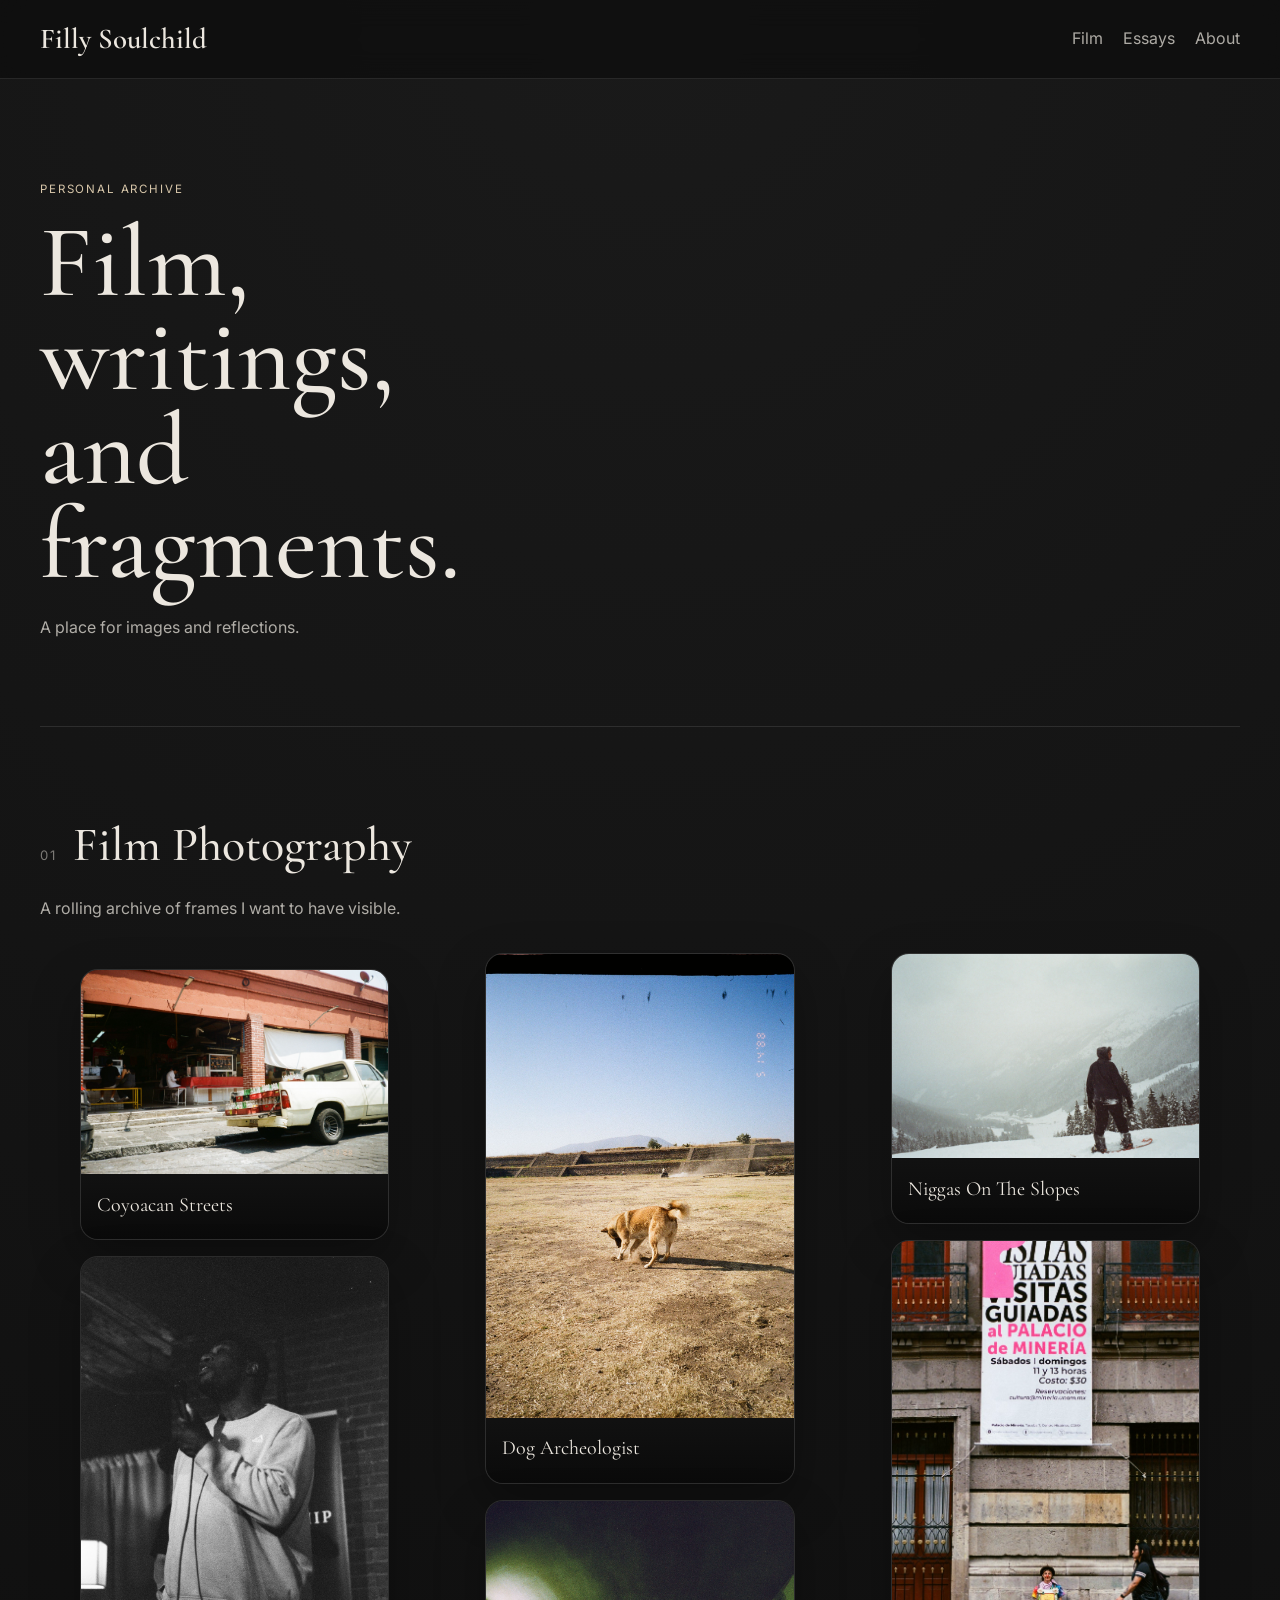
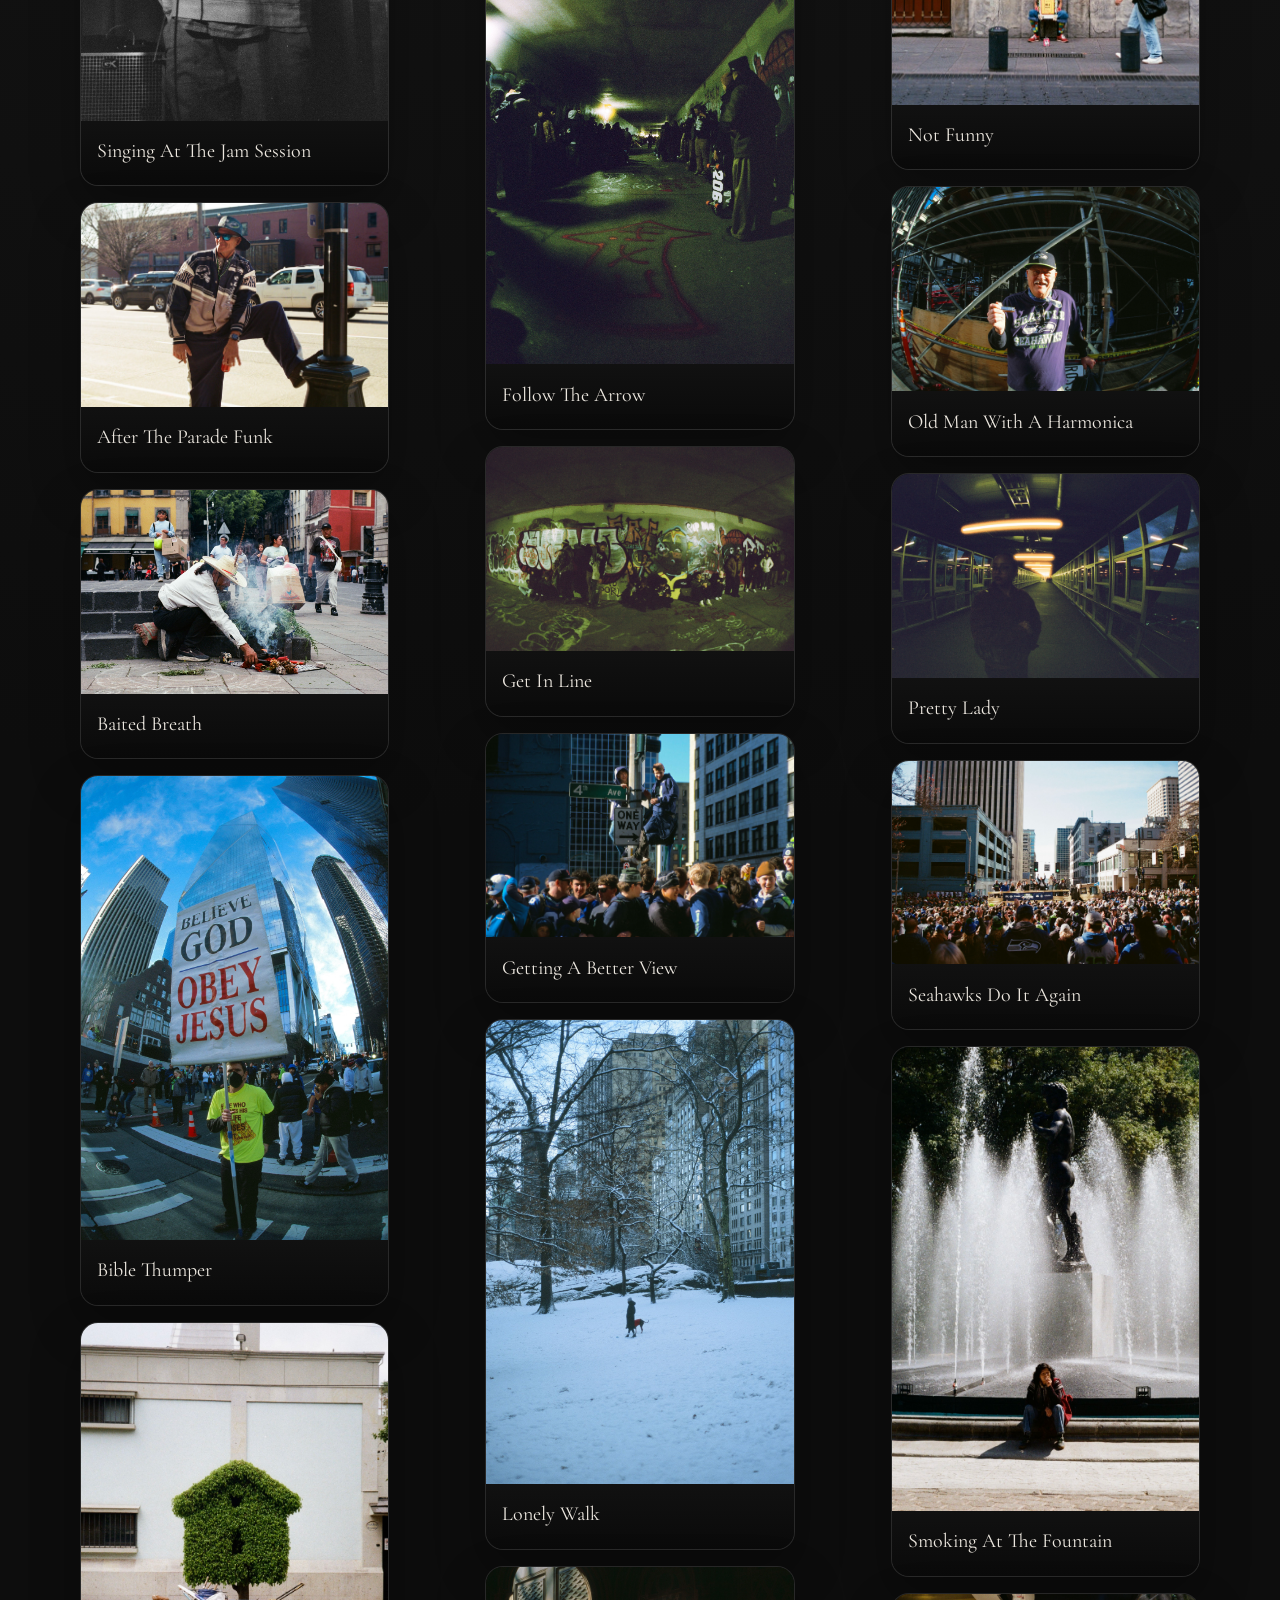
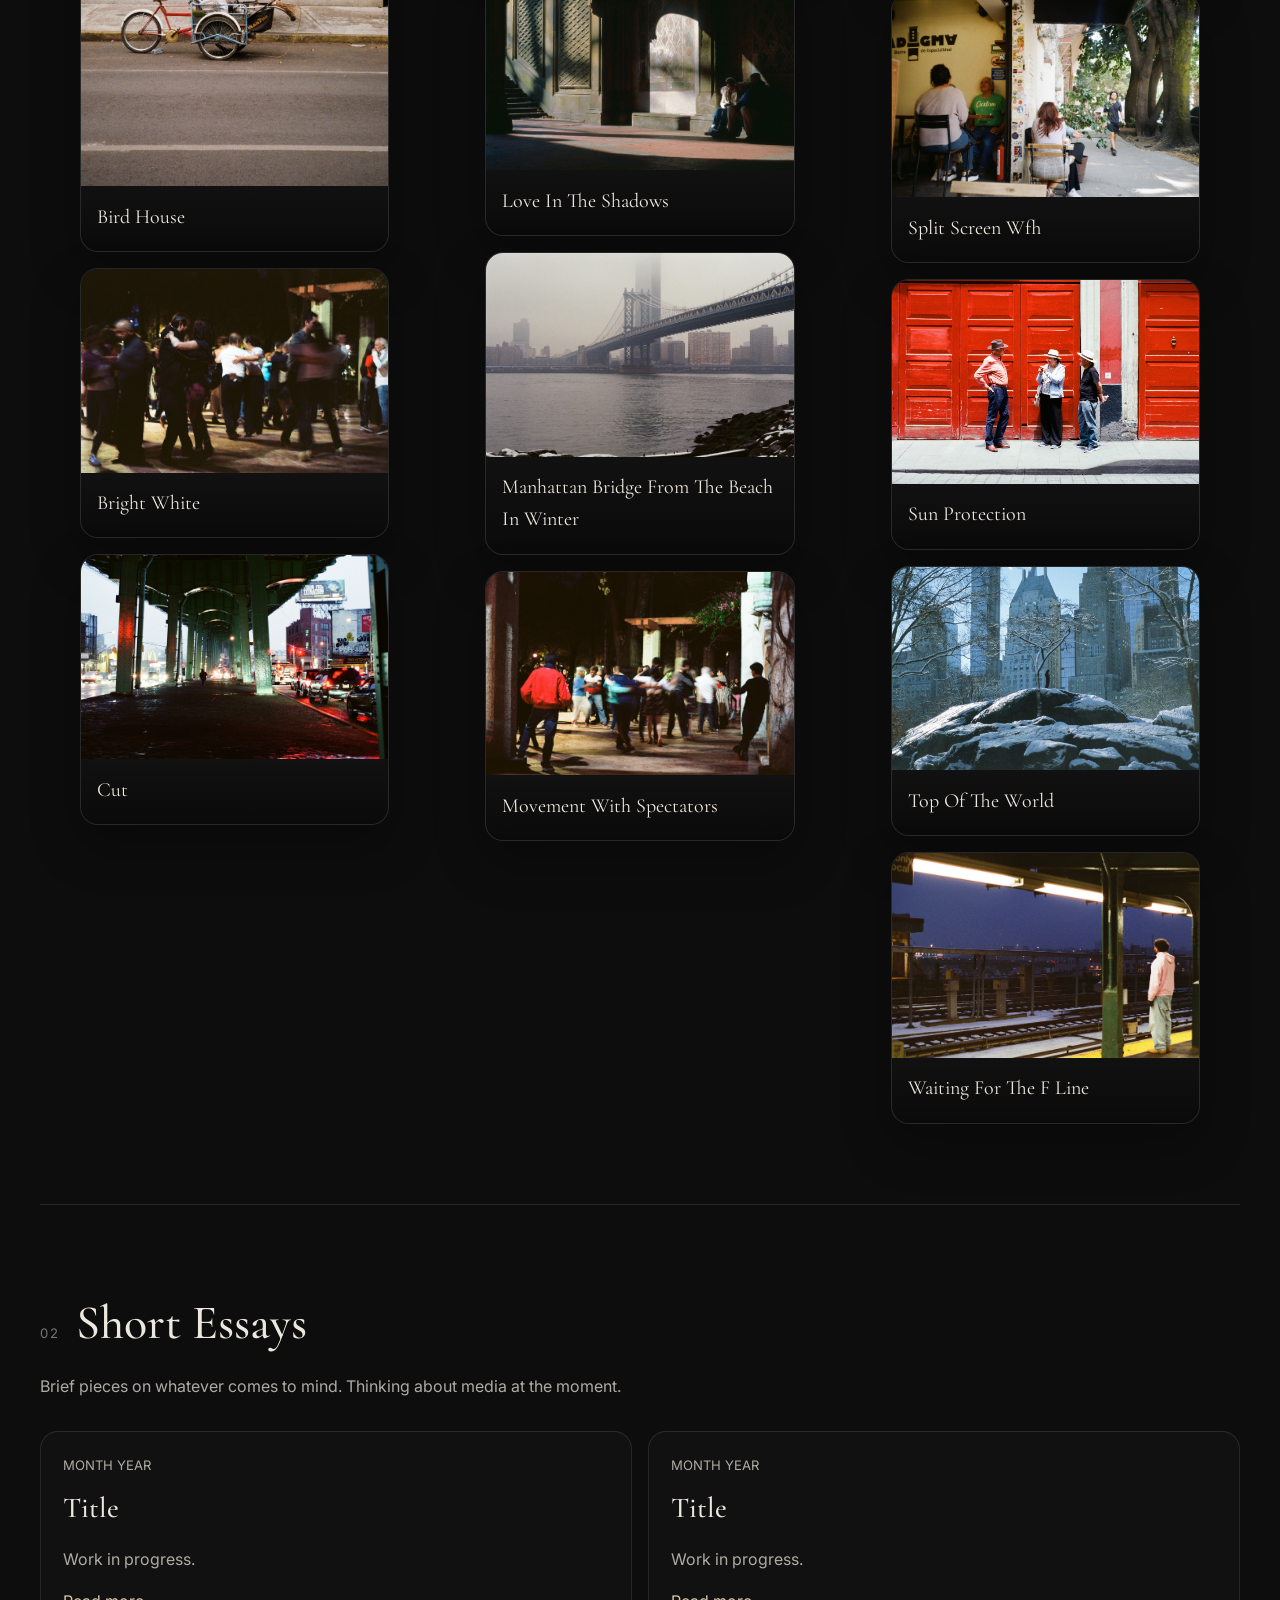
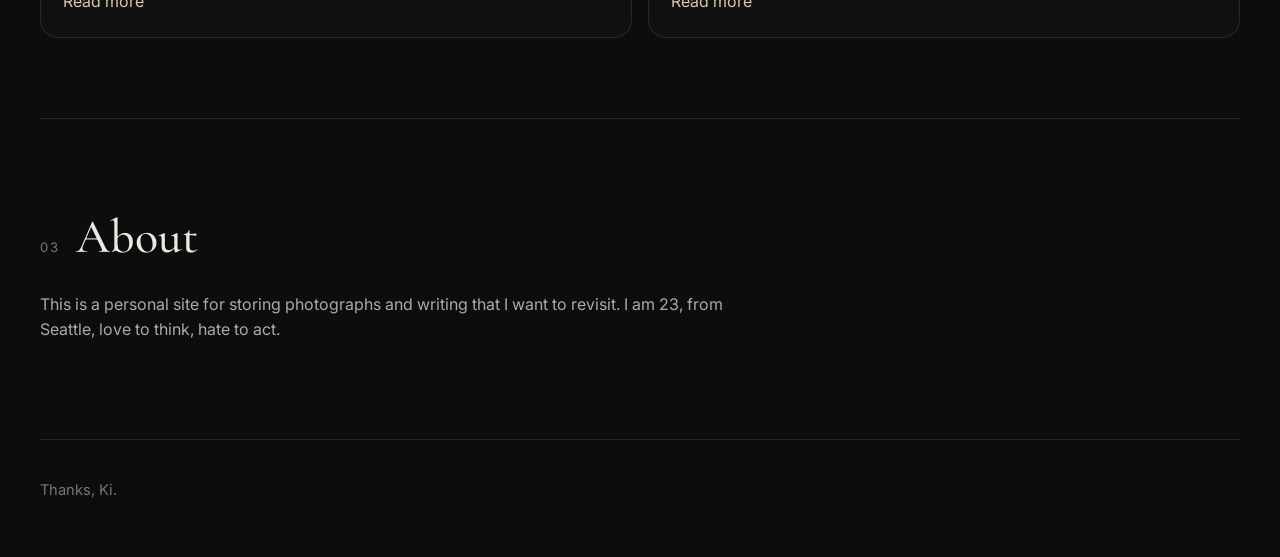
==== index.html @ 65266e37 "Ki thanks" ====
<!DOCTYPE html>
<html lang="en">
<head>
  <meta charset="UTF-8" />
  <meta name="viewport" content="width=device-width, initial-scale=1.0" />
  <title>Filly | Darkroom</title>
  <meta
    name="description"
    content="A personal archive of film photography and short essays."
  />
  <link rel="preconnect" href="https://fonts.googleapis.com" />
  <link rel="preconnect" href="https://fonts.gstatic.com" crossorigin />
  <link
    href="https://fonts.googleapis.com/css2?family=Inter:wght@400;500;600&family=Cormorant+Garamond:wght@400;500;600&display=swap"
    rel="stylesheet"
  />
  <link rel="stylesheet" href="styles.css" />
</head>
<body>
  <div class="site-shell">
    <header class="site-header">
      <div class="header-inner">
        <a href="#top" class="site-title">Filly Soulchild</a>
        <nav class="site-nav" aria-label="Main navigation">
          <a href="#film">Film</a>
          <a href="#essays">Essays</a>
          <a href="#about">About</a>
        </nav>
      </div>
    </header>

    <main id="top">
      <section class="hero">
        <p class="eyebrow">personal archive</p>
        <h1>Film, writings, and fragments.</h1>
        <p class="hero-text">
          A place for images and reflections.
        </p>
      </section>

      <section id="film" class="section">
        <div class="section-heading">
          <p class="section-label">01</p>
          <h2>Film Photography</h2>
        </div>

        <p class="section-intro">
          A rolling archive of frames I want to have visible.
        </p>

        <div id="gallery" class="gallery"></div>
      </section>

      <section id="essays" class="section">
        <div class="section-heading">
          <p class="section-label">02</p>
          <h2>Short Essays</h2>
        </div>

        <p class="section-intro">
          Brief pieces on whatever comes to mind. Thinking about media at the moment.
        </p>

        <div class="essay-list">
          <article class="essay-card">
            <p class="essay-date">Month Year</p>
            <h3>Title</h3>
            <p>
              Work in progress.
            </p>
            <a href="essays/essay1.html" class="essay-link">Read more</a>
          </article>

          <article class="essay-card">
            <p class="essay-date">Month Year</p>
            <h3>Title</h3>
            <p>
              Work in progress.
            </p>
            <a href="essays/essay2.html" class="essay-link">Read more</a>
          </article>
        </div>
      </section>

      <section id="about" class="section about-section">
        <div class="section-heading">
          <p class="section-label">03</p>
          <h2>About</h2>
        </div>

        <div class="about-copy">
          <p>
            This is a personal site for storing photographs and writing that I
            want to revisit. I am 23, from Seattle, love to think, hate to act.
          </p>
        </div>
      </section>
    </main>

    <footer class="site-footer">
      <p>Thanks, Ki.</p>
    </footer>
  </div>

  <script src="script.js"></script>
</body>
</html>
---- styles.css ----
:root {
  --bg: #0d0d0d;
  --line: rgba(255, 255, 255, 0.1);
  --text: #ece7df;
  --text-soft: rgba(236, 231, 223, 0.72);
  --text-faint: rgba(236, 231, 223, 0.48);
  --accent: #d8c7aa;
  --max-width: 1200px;
  --radius: 18px;
  --shadow: 0 20px 50px rgba(0, 0, 0, 0.3);
}

*,
*::before,
*::after {
  box-sizing: border-box;
}

html {
  scroll-behavior: smooth;
}

body {
  margin: 0;
  background: radial-gradient(circle at top, #1a1a1a 0%, #0d0d0d 45%);
  color: var(--text);
  font-family: "Inter", sans-serif;
  line-height: 1.6;
}

img {
  display: block;
  max-width: 100%;
}

a {
  color: inherit;
  text-decoration: none;
}

.site-header {
  position: sticky;
  top: 0;
  z-index: 20;
  backdrop-filter: blur(14px);
  background: rgba(13, 13, 13, 0.72);
  border-bottom: 1px solid var(--line);
}

.header-inner,
main,
.site-footer {
  width: min(var(--max-width), calc(100% - 2rem));
  margin: 0 auto;
}

.header-inner {
  padding: 1rem 0;
  display: flex;
  justify-content: space-between;
  align-items: center;
  gap: 1rem;
}

.site-title {
  font-family: "Cormorant Garamond", serif;
  font-size: 1.8rem;
  font-weight: 600;
}

.site-nav {
  display: flex;
  gap: 1.25rem;
  flex-wrap: wrap;
}

.site-nav a {
  color: var(--text-soft);
}

.site-nav a:hover,
.site-nav a:focus-visible {
  color: var(--accent);
}

.hero {
  min-height: 72vh;
  display: flex;
  flex-direction: column;
  justify-content: center;
  padding: 5rem 0 3rem;
  border-bottom: 1px solid var(--line);
}

.eyebrow {
  margin: 0 0 1rem;
  color: var(--accent);
  text-transform: uppercase;
  letter-spacing: 0.16em;
  font-size: 0.72rem;
}

.hero h1 {
  margin: 0;
  max-width: 10ch;
  font-family: "Cormorant Garamond", serif;
  font-size: clamp(3.4rem, 8vw, 6.5rem);
  line-height: 0.92;
  font-weight: 500;
}

.hero-text {
  max-width: 36rem;
  margin-top: 1.5rem;
  color: var(--text-soft);
}

.section {
  padding: 5rem 0;
  border-bottom: 1px solid var(--line);
}

.section-heading {
  display: flex;
  align-items: baseline;
  gap: 1rem;
  margin-bottom: 0.75rem;
}

.section-label {
  margin: 0;
  color: var(--text-faint);
  font-size: 0.82rem;
  letter-spacing: 0.14em;
}

.section h2 {
  margin: 0;
  font-family: "Cormorant Garamond", serif;
  font-size: clamp(2rem, 4vw, 3rem);
  font-weight: 500;
}

.section-intro {
  max-width: 42rem;
  margin: 0 0 2rem;
  color: var(--text-soft);
}

.gallery {
  columns: 3 280px;
  column-gap: 1rem;
}

.photo-card {
  break-inside: avoid;
  margin-bottom: 1rem;
  background: rgba(255, 255, 255, 0.02);
  border: 1px solid var(--line);
  border-radius: var(--radius);
  overflow: hidden;
  box-shadow: var(--shadow);
}

.photo-card img {
  width: 100%;
  height: auto;
  object-fit: cover;
}

.photo-card figcaption {
  padding: 0.9rem 1rem 1rem;
  background: linear-gradient(to bottom, rgba(17, 17, 17, 0.94), rgba(10, 10, 10, 0.98));
}

.photo-title {
  display: block;
  font-family: "Cormorant Garamond", serif;
  font-size: 1.25rem;
  margin-bottom: 0.15rem;
}

.photo-meta {
  display: block;
  color: var(--text-faint);
  font-size: 0.9rem;
}

.essay-list {
  display: grid;
  grid-template-columns: repeat(2, 1fr);
  gap: 1rem;
}

.essay-card {
  padding: 1.4rem;
  background: rgba(255, 255, 255, 0.02);
  border: 1px solid var(--line);
  border-radius: var(--radius);
}

.essay-date {
  margin: 0 0 0.6rem;
  color: var(--text-faint);
  font-size: 0.82rem;
  text-transform: uppercase;
}

.essay-card h3 {
  margin: 0 0 0.8rem;
  font-family: "Cormorant Garamond", serif;
  font-size: 1.8rem;
  font-weight: 500;
}

.essay-card p {
  color: var(--text-soft);
}

.essay-link {
  color: var(--accent);
}

.about-copy {
  max-width: 46rem;
  color: var(--text-soft);
}

.site-footer {
  padding: 1.5rem 0 2.5rem;
  color: var(--text-faint);
  font-size: 0.92rem;
}

@media (max-width: 700px) {
  .header-inner {
    flex-direction: column;
    align-items: flex-start;
  }

  .hero {
    min-height: auto;
    padding-top: 4rem;
  }

  .essay-list {
    grid-template-columns: 1fr;
  }
}

.essay-page {
  width: min(760px, calc(100% - 2rem));
  margin: 0 auto;
  padding: 5rem 0 6rem;
}

.essay-full h1 {
  margin: 0 0 1rem;
  font-family: "Cormorant Garamond", serif;
  font-size: clamp(2.8rem, 6vw, 4.5rem);
  line-height: 0.95;
  font-weight: 500;
}

.essay-full p {
  margin: 0 0 1.3rem;
  color: var(--text-soft);
  font-size: 1.02rem;
}

.essay-back {
  display: inline-block;
  margin-top: 1.5rem;
  color: var(--accent);
}

.essay-back:hover,
.essay-back:focus-visible {
  text-decoration: underline;
  text-underline-offset: 0.2em;
}
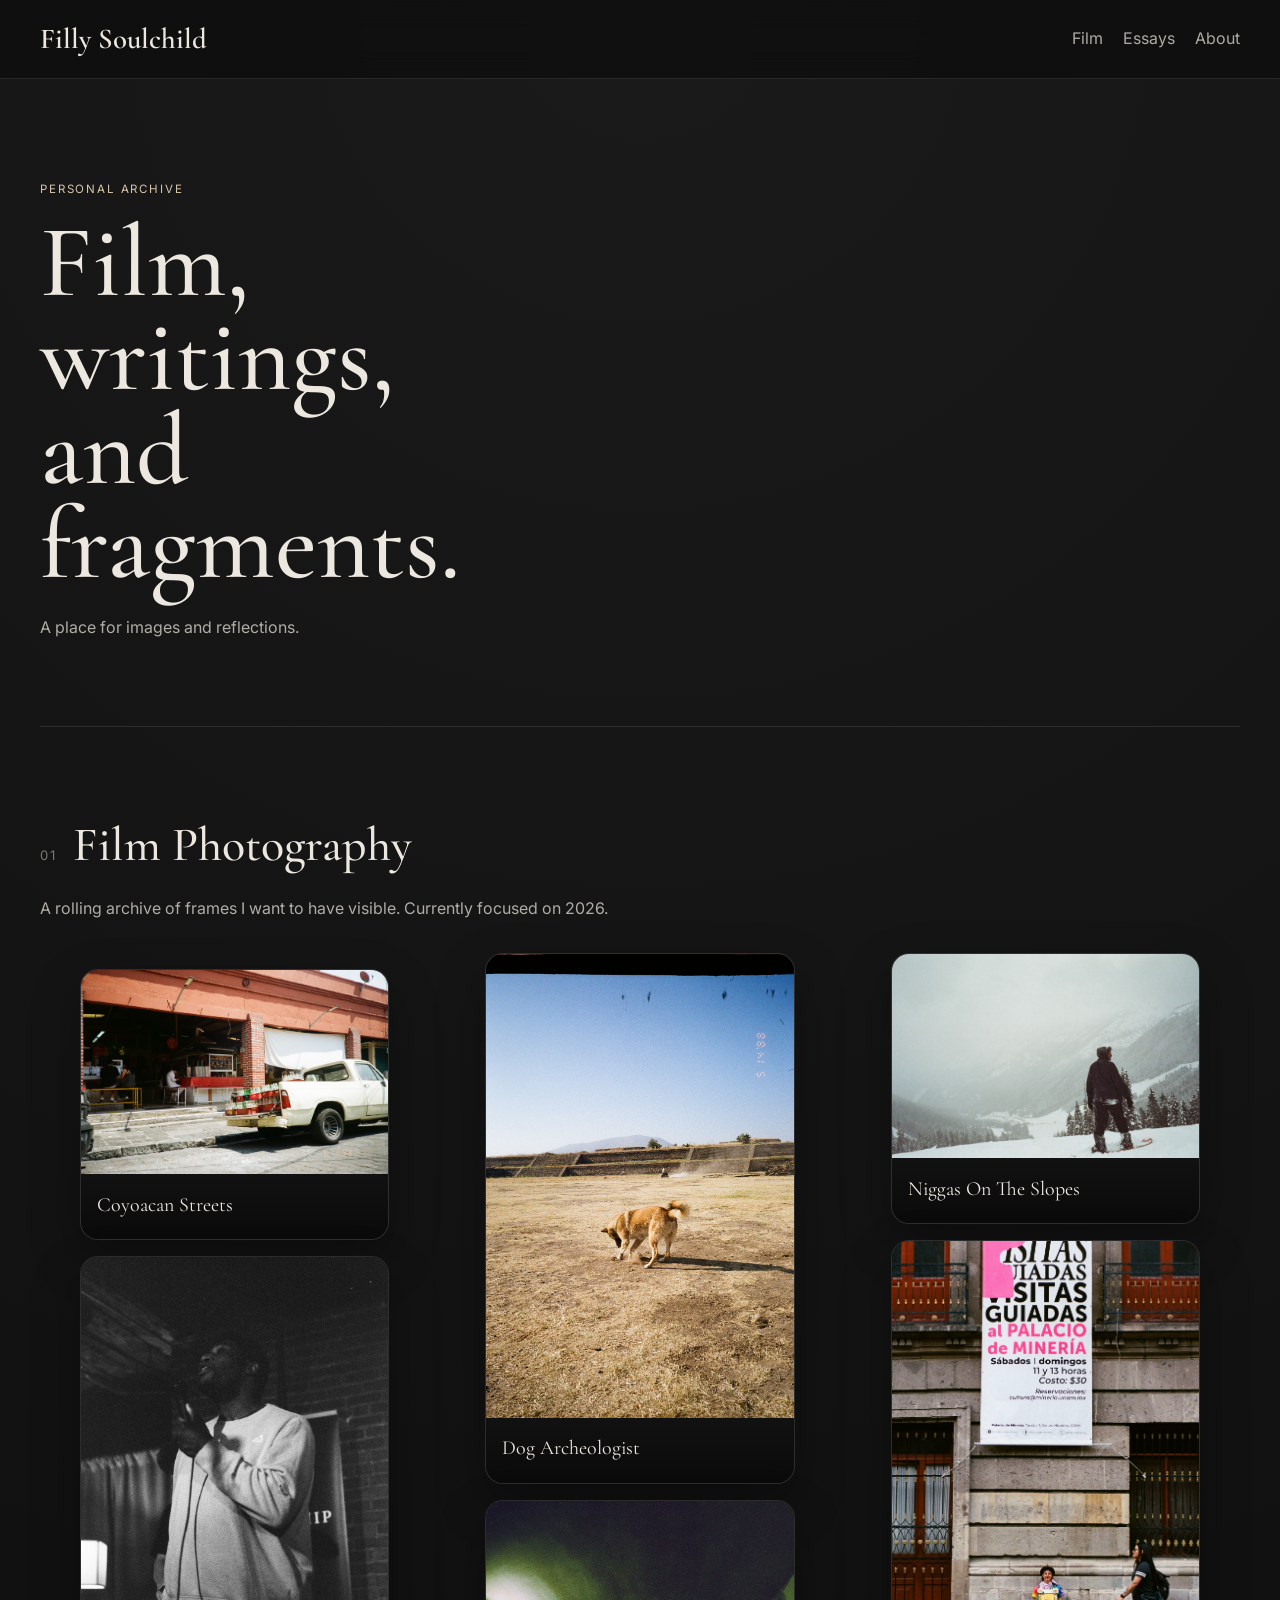
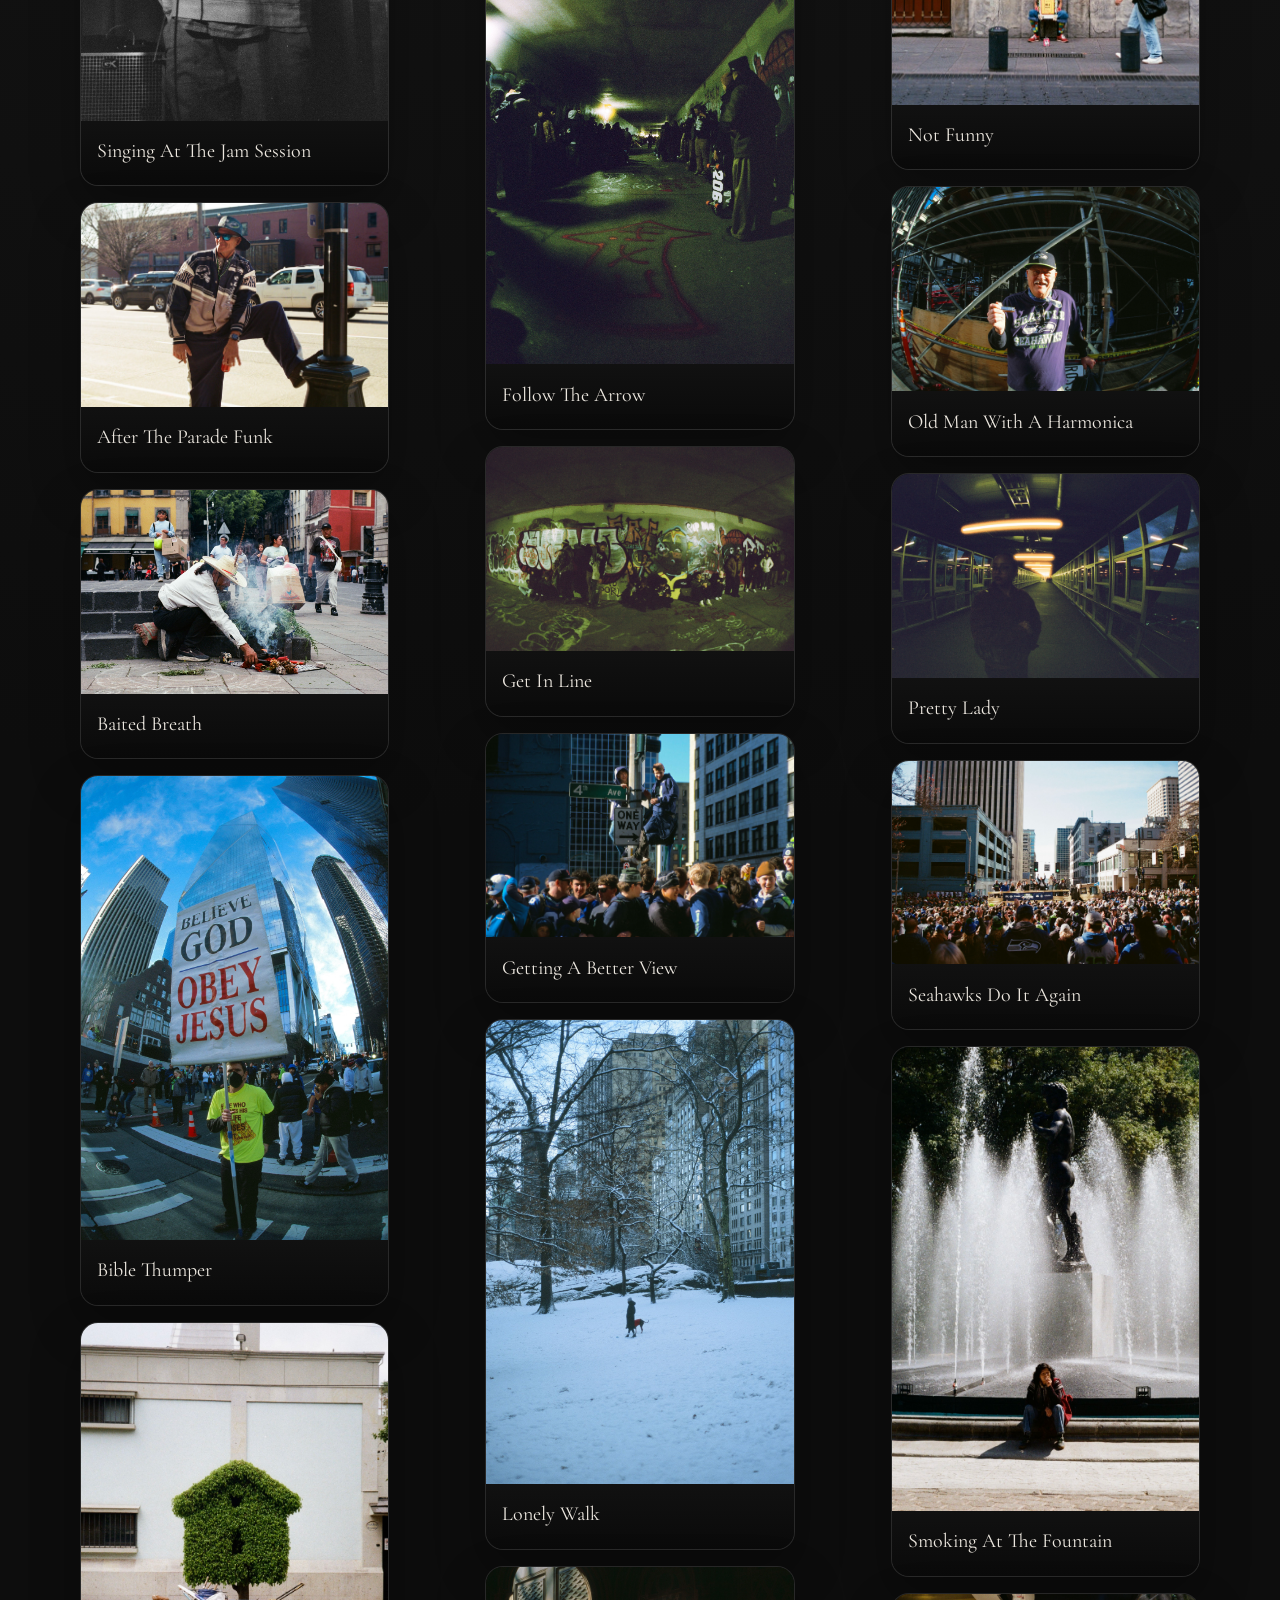
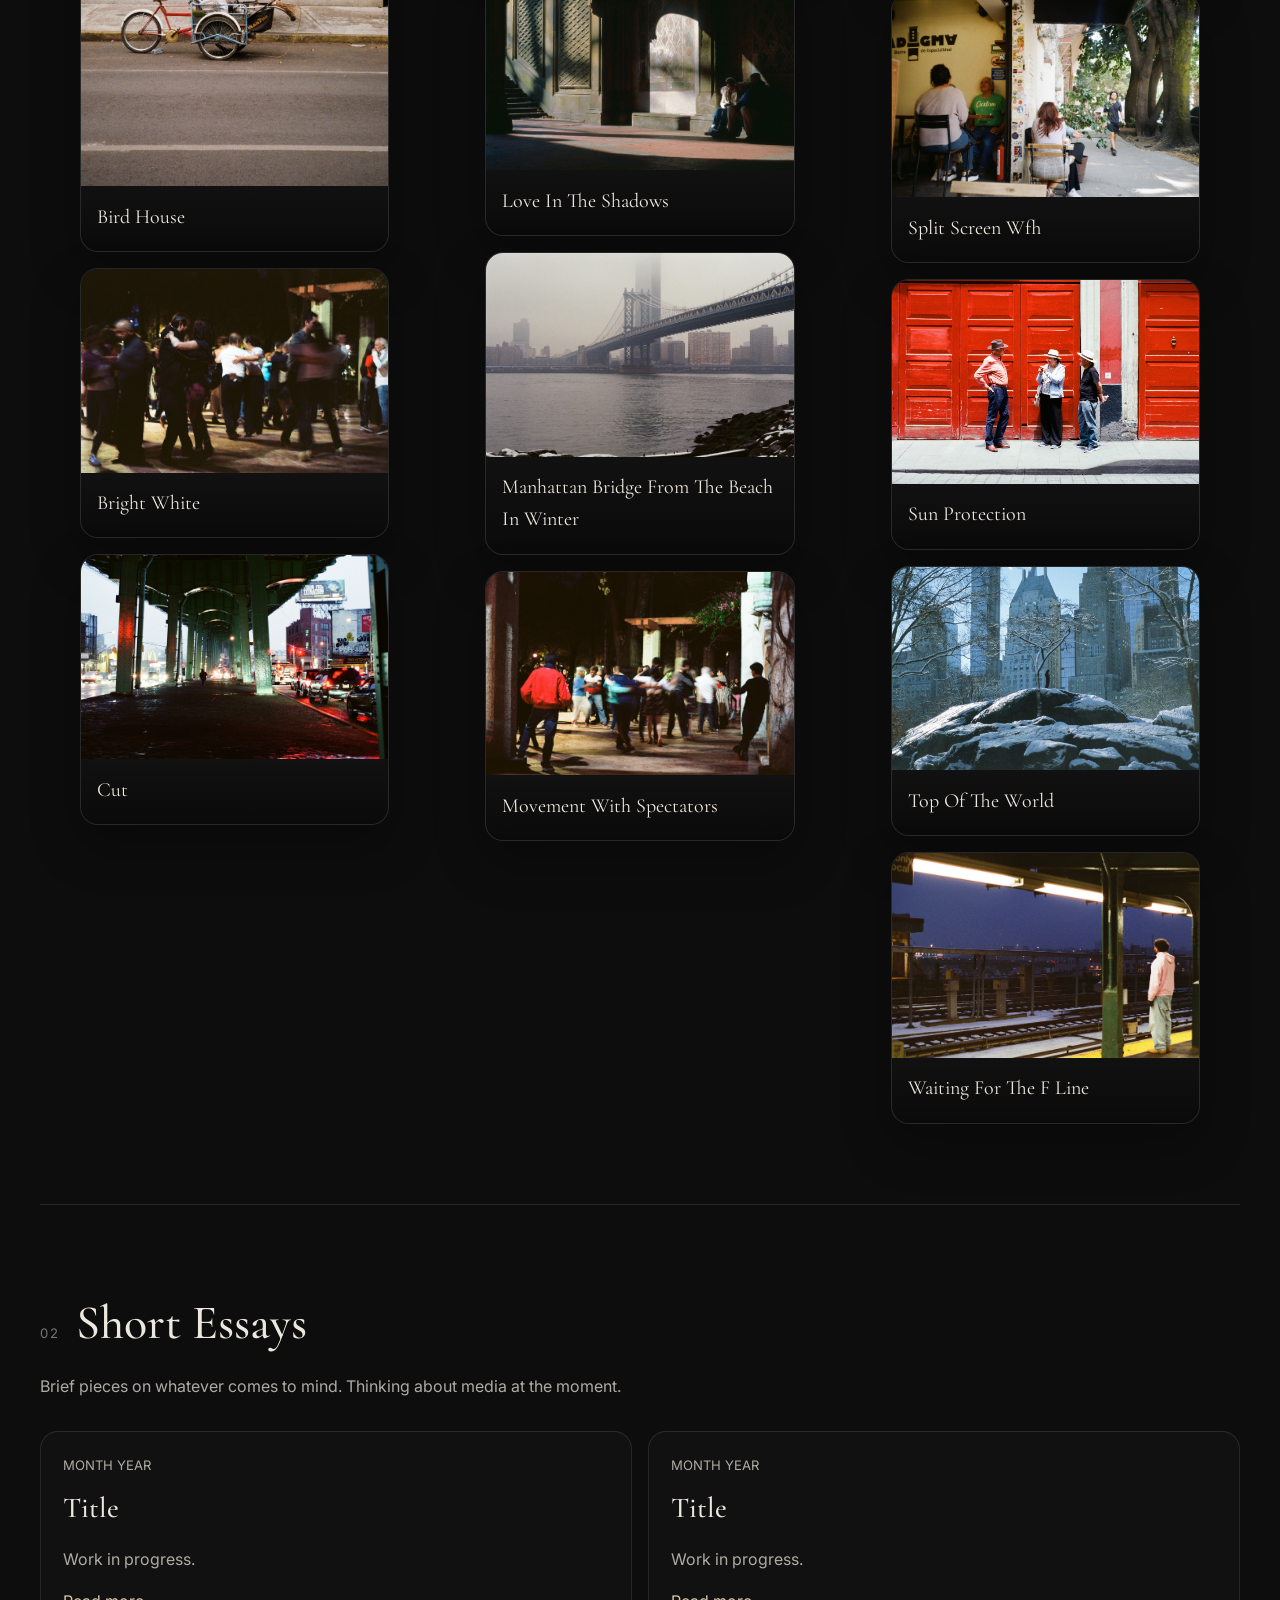
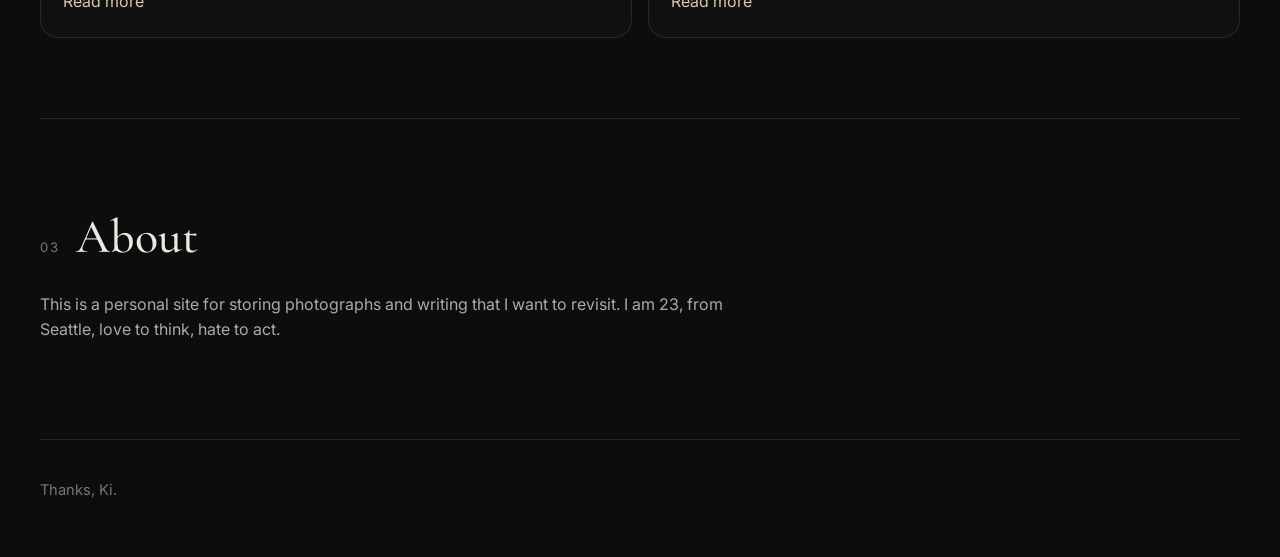
==== commit 16a54bcd: "added more comments" ====
--- a/index.html
+++ b/index.html
@@ -3,7 +3,7 @@
 <head>
   <meta charset="UTF-8" />
   <meta name="viewport" content="width=device-width, initial-scale=1.0" />
-  <title>Filly | Darkroom</title>
+  <title>Filly Soulchild</title>
   <meta
     name="description"
     content="A personal archive of film photography and short essays."
@@ -15,6 +15,7 @@
     rel="stylesheet"
   />
   <link rel="stylesheet" href="styles.css" />
+  <link rel="icon" type="image/png" href="images/daface.png">
 </head>
 <body>
   <div class="site-shell">
@@ -45,7 +46,7 @@
         </div>
 
         <p class="section-intro">
-          A rolling archive of frames I want to have visible.
+          A rolling archive of frames I want to have visible. Currently focused on 2026.
         </p>
 
         <div id="gallery" class="gallery"></div>
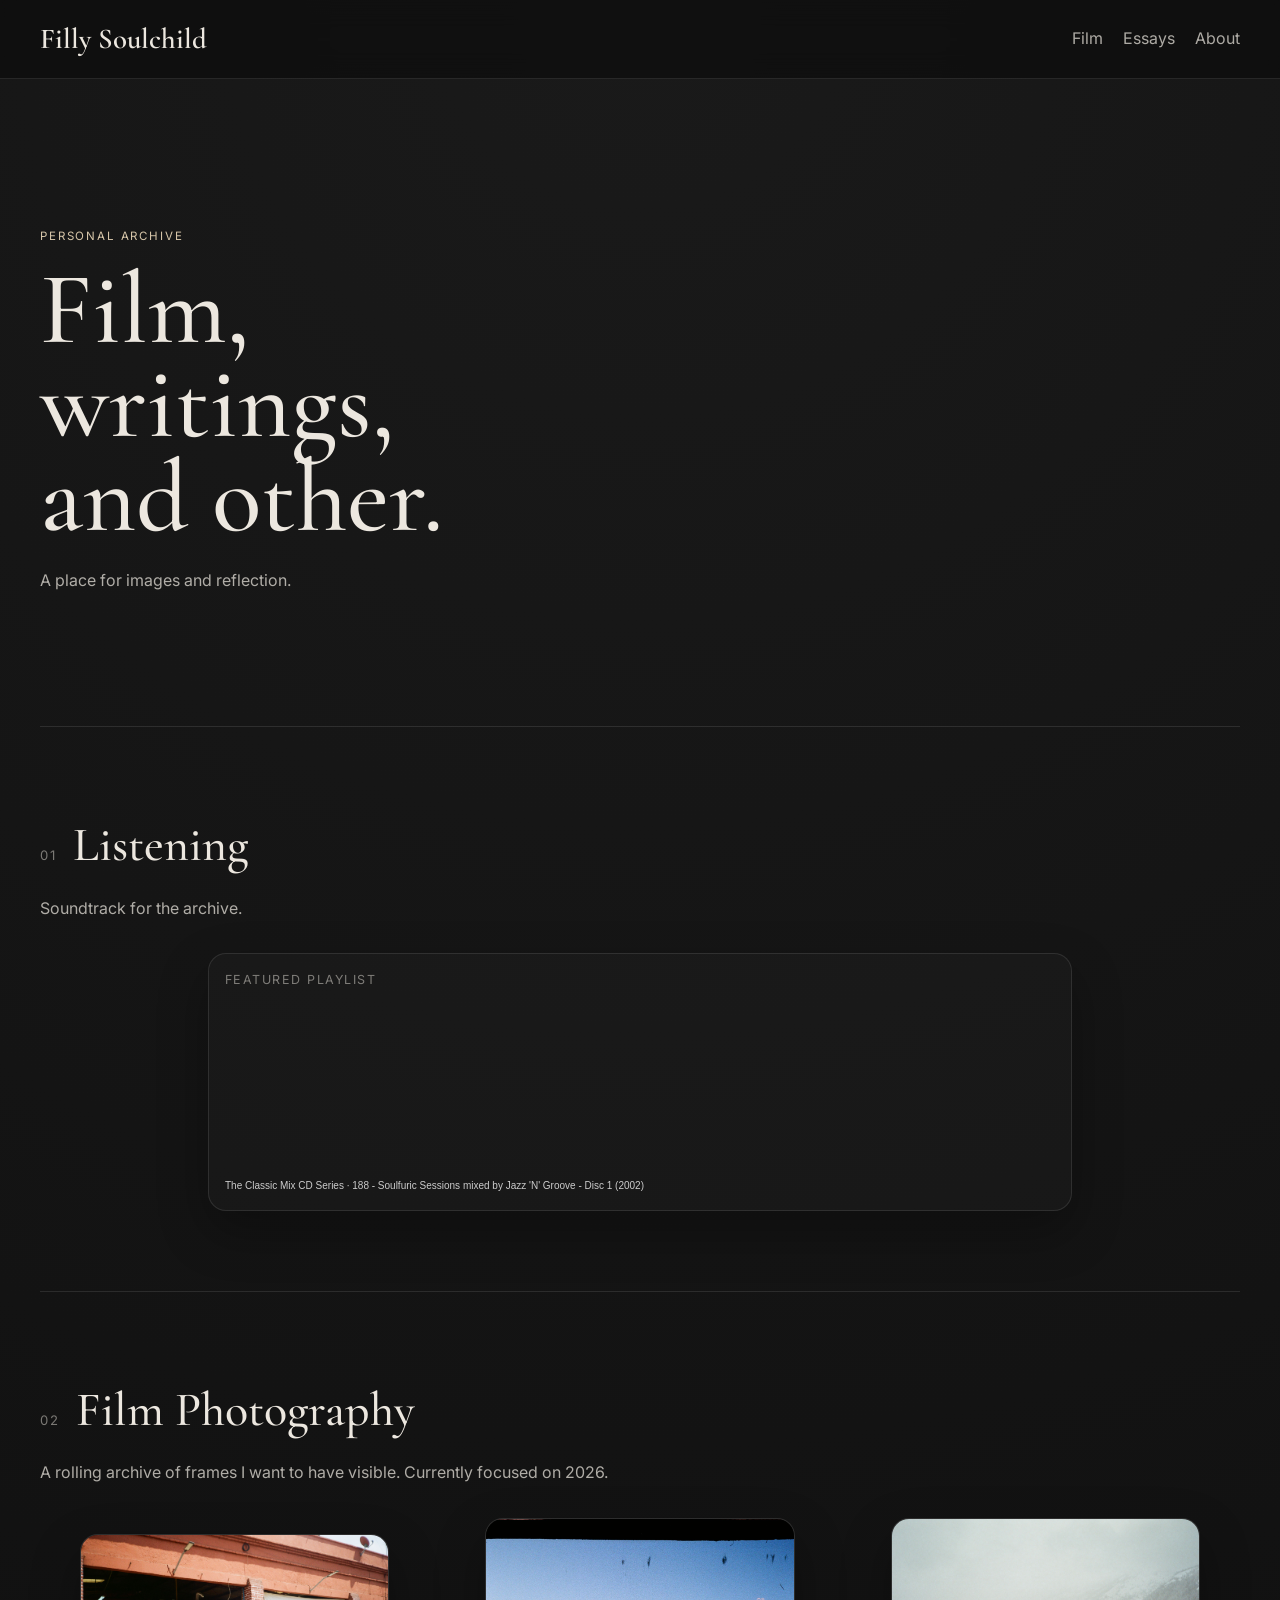
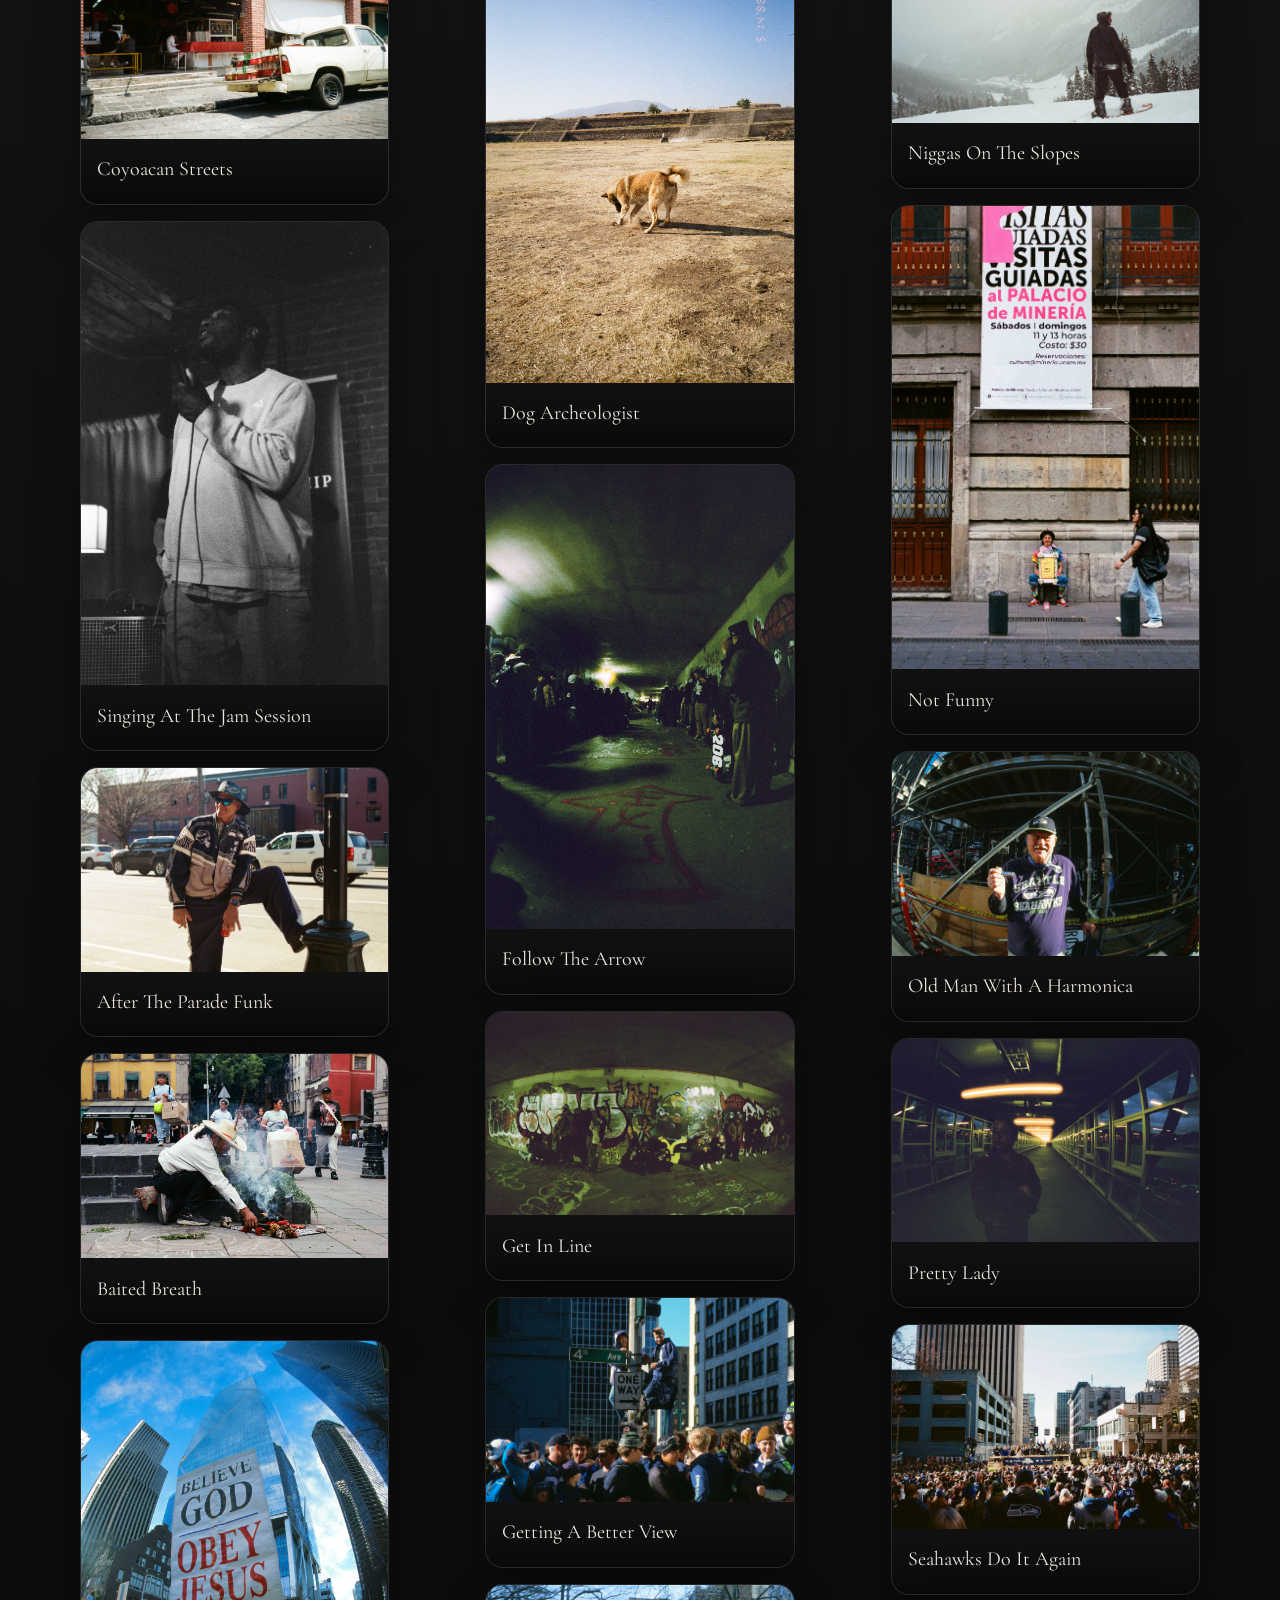
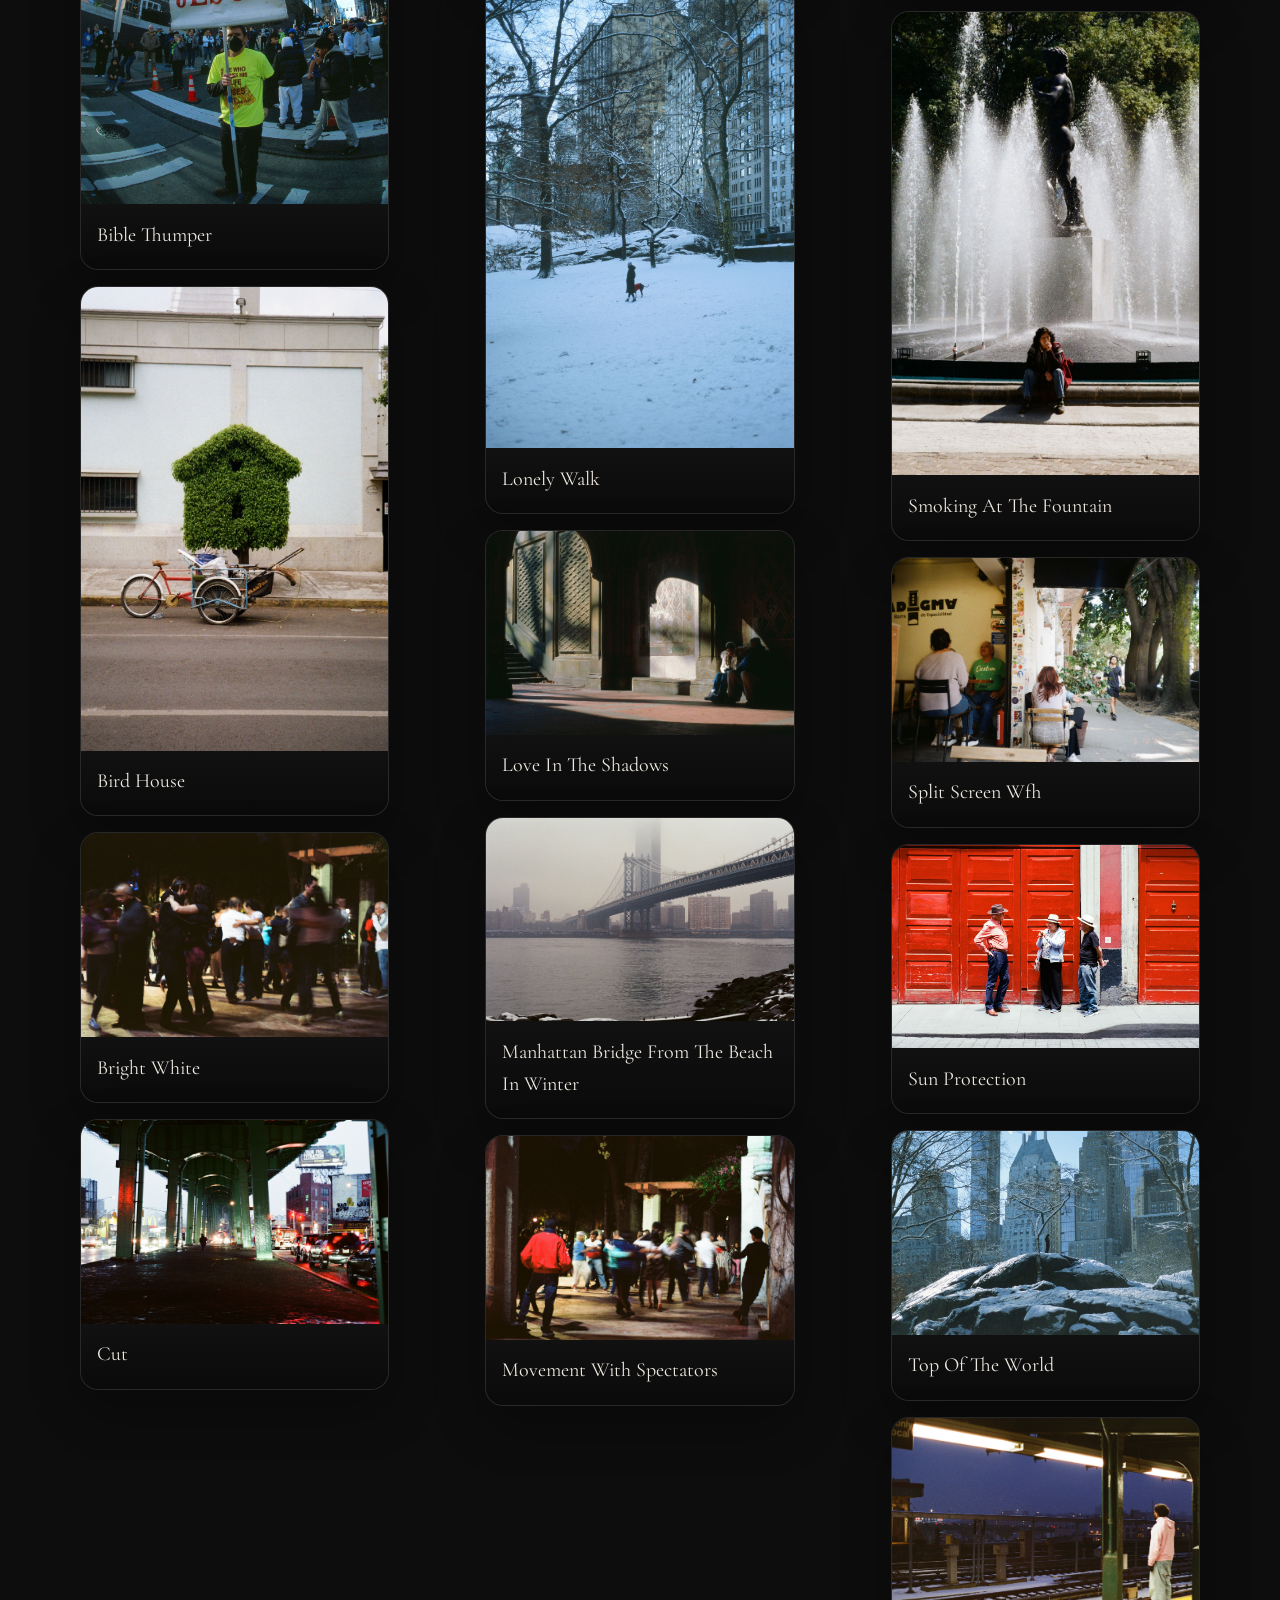
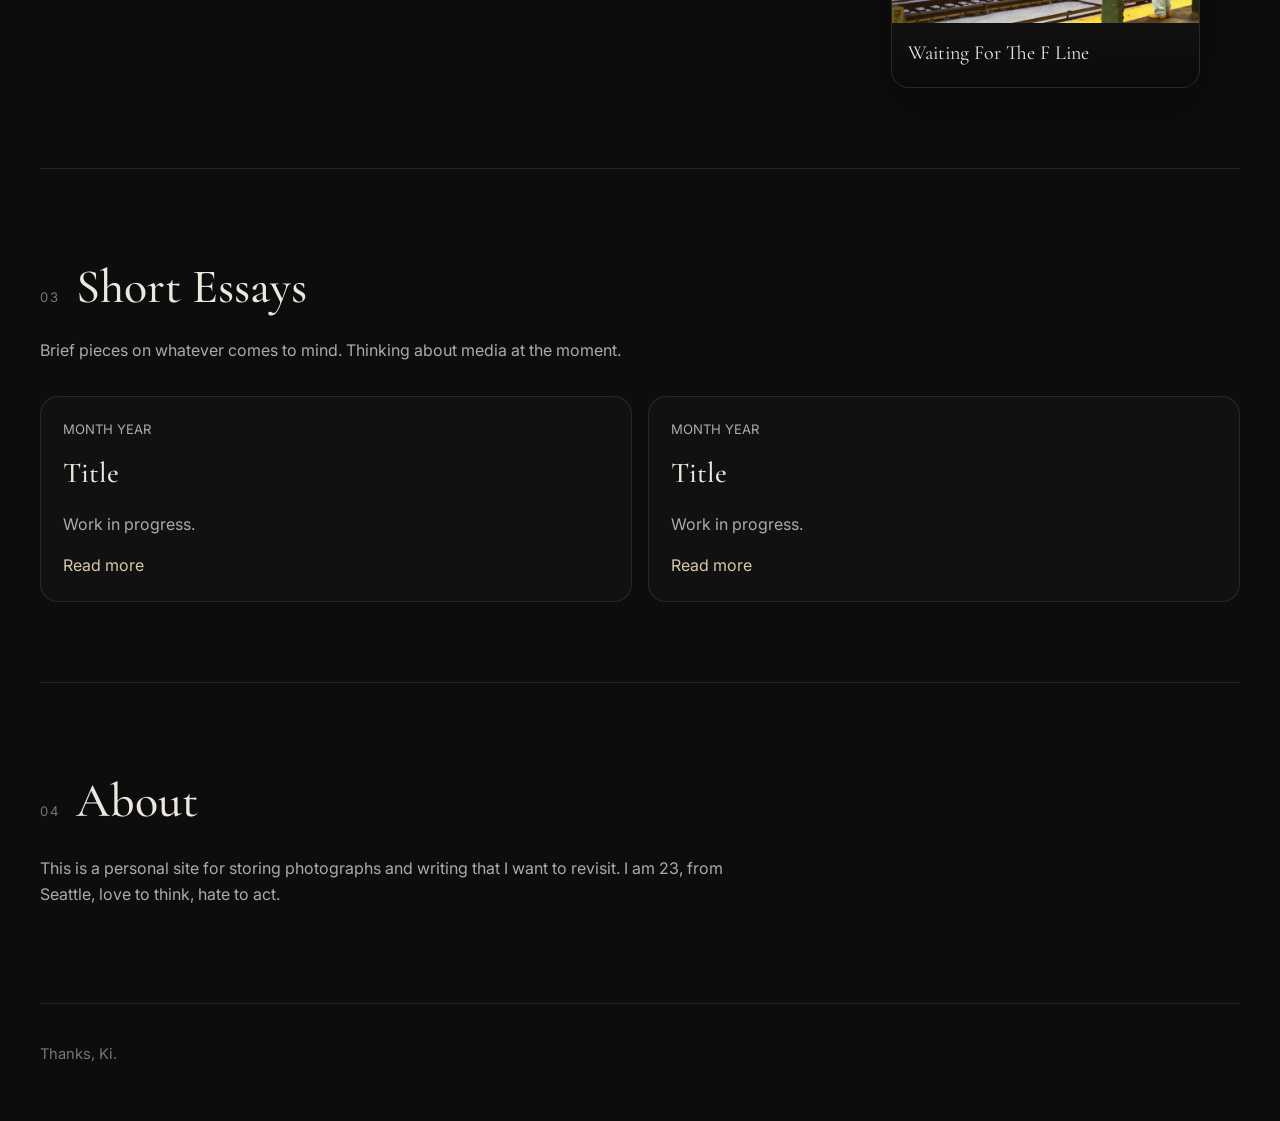
==== commit 183e5d91: "lots of change" ====
--- a/index.html
+++ b/index.html
@@ -33,15 +33,45 @@
     <main id="top">
       <section class="hero">
         <p class="eyebrow">personal archive</p>
-        <h1>Film, writings, and fragments.</h1>
+        <h1>Film, writings, and other.</h1>
         <p class="hero-text">
-          A place for images and reflections.
+          A place for images and reflection.
         </p>
       </section>
 
-      <section id="film" class="section">
+     
+
+<section id="listening" class="section">
+    <div class="section-heading">
+      <p class="section-label">01</p>
+      <h2>Listening</h2>
+    </div>
+
+    <p class="section-intro">
+      Soundtrack for the archive.
+    </p>
+
+    <div class="playlist-panel">
+      <p class="listening-kicker">Featured playlist</p>
+        <!--
+      <iframe
+        style="border-radius: 12px;"
+        src="https://open.spotify.com/embed/playlist/0wh3HTeLx5KiIB9z0Vckt9?utm_source=generator&theme=0"
+        width="100%"
+        height="352"
+        frameborder="0"
+        allow="autoplay; clipboard-write; encrypted-media; fullscreen; picture-in-picture"
+        loading="lazy"
+        title="Spotify playlist embed"
+      ></iframe>
+      -->
+      <iframe width="100%" height="166" scrolling="no" frameborder="no" allow="autoplay" src="https://w.soundcloud.com/player/?url=https%3A//api.soundcloud.com/tracks/soundcloud%253Atracks%253A221414344&color=%231c3c44&auto_play=false&hide_related=false&show_comments=true&show_user=true&show_reposts=false&show_teaser=true"></iframe><div style="font-size: 10px; color: #cccccc;line-break: anywhere;word-break: normal;overflow: hidden;white-space: nowrap;text-overflow: ellipsis; font-family: Interstate,Lucida Grande,Lucida Sans Unicode,Lucida Sans,Garuda,Verdana,Tahoma,sans-serif;font-weight: 100;"><a href="https://soundcloud.com/theclassicmixcdseries" title="The Classic Mix CD Series" target="_blank" style="color: #cccccc; text-decoration: none;">The Classic Mix CD Series</a> · <a href="https://soundcloud.com/theclassicmixcdseries/soulfuric-sessions-jazz-n-groove-1" title="188 - Soulfuric Sessions mixed by Jazz &#x27;N&#x27; Groove - Disc 1 (2002)" target="_blank" style="color: #cccccc; text-decoration: none;">188 - Soulfuric Sessions mixed by Jazz &#x27;N&#x27; Groove - Disc 1 (2002)</a></div>
+    </div>
+</section>
+
+ <section id="film" class="section">
         <div class="section-heading">
-          <p class="section-label">01</p>
+          <p class="section-label">02</p>
           <h2>Film Photography</h2>
         </div>
 
@@ -52,9 +82,10 @@
         <div id="gallery" class="gallery"></div>
       </section>
 
+
       <section id="essays" class="section">
         <div class="section-heading">
-          <p class="section-label">02</p>
+          <p class="section-label">03</p>
           <h2>Short Essays</h2>
         </div>
 
@@ -85,7 +116,7 @@
 
       <section id="about" class="section about-section">
         <div class="section-heading">
-          <p class="section-label">03</p>
+          <p class="section-label">04</p>
           <h2>About</h2>
         </div>
 
@@ -103,6 +134,20 @@
     </footer>
   </div>
 
+  <div id="lightbox" class="lightbox" aria-hidden="true">
+  <button
+    id="lightbox-close"
+    class="lightbox-close"
+    aria-label="Close enlarged image"
+    type="button"
+  >
+    ×
+  </button>
+
+  <img id="lightbox-image" class="lightbox-image" src="" alt="" />
+  <p id="lightbox-caption" class="lightbox-caption"></p>
+</div>
+
   <script src="script.js"></script>
 </body>
 </html>
--- a/styles.css
+++ b/styles.css
@@ -278,4 +278,85 @@
 .essay-back:focus-visible {
   text-decoration: underline;
   text-underline-offset: 0.2em;
-}+}
+
+.photo-card {
+  cursor: pointer;
+}
+
+.lightbox {
+  position: fixed;
+  inset: 0;
+  z-index: 1000;
+  display: none;
+  align-items: center;
+  justify-content: center;
+  flex-direction: column;
+  padding: 2rem;
+  background: rgba(5, 5, 5, 0.92);
+  backdrop-filter: blur(6px);
+}
+
+.lightbox.is-open {
+  display: flex;
+}
+
+.lightbox-image {
+  max-width: min(95vw, 1400px);
+  max-height: 82vh;
+  width: auto;
+  height: auto;
+  border-radius: 10px;
+  box-shadow: 0 24px 70px rgba(0, 0, 0, 0.45);
+}
+
+.lightbox-caption {
+  margin-top: 1rem;
+  color: var(--text-soft);
+  font-size: 0.95rem;
+  text-align: center;
+}
+
+.lightbox-close {
+  position: absolute;
+  top: 1.2rem;
+  right: 1.2rem;
+  border: 1px solid rgba(255, 255, 255, 0.16);
+  background: rgba(20, 20, 20, 0.75);
+  color: var(--text);
+  width: 2.75rem;
+  height: 2.75rem;
+  border-radius: 999px;
+  font-size: 1.6rem;
+  line-height: 1;
+  cursor: pointer;
+}
+
+.lightbox-close:hover,
+.lightbox-close:focus-visible {
+  border-color: rgba(216, 199, 170, 0.4);
+  color: var(--accent);
+}
+
+.playlist-panel {
+  width: clamp(320px, 72%, 900px);
+  margin: 0 auto;
+  background: rgba(255, 255, 255, 0.02);
+  border: 1px solid var(--line);
+  border-radius: var(--radius);
+  padding: 1rem;
+  box-shadow: var(--shadow);
+}
+
+.listening-kicker {
+  margin: 0 0 0.85rem;
+  color: var(--text-faint);
+  font-size: 0.78rem;
+  letter-spacing: 0.12em;
+  text-transform: uppercase;
+}
+
+.spotify-embed {
+  display: block;
+  width: 100%;
+}
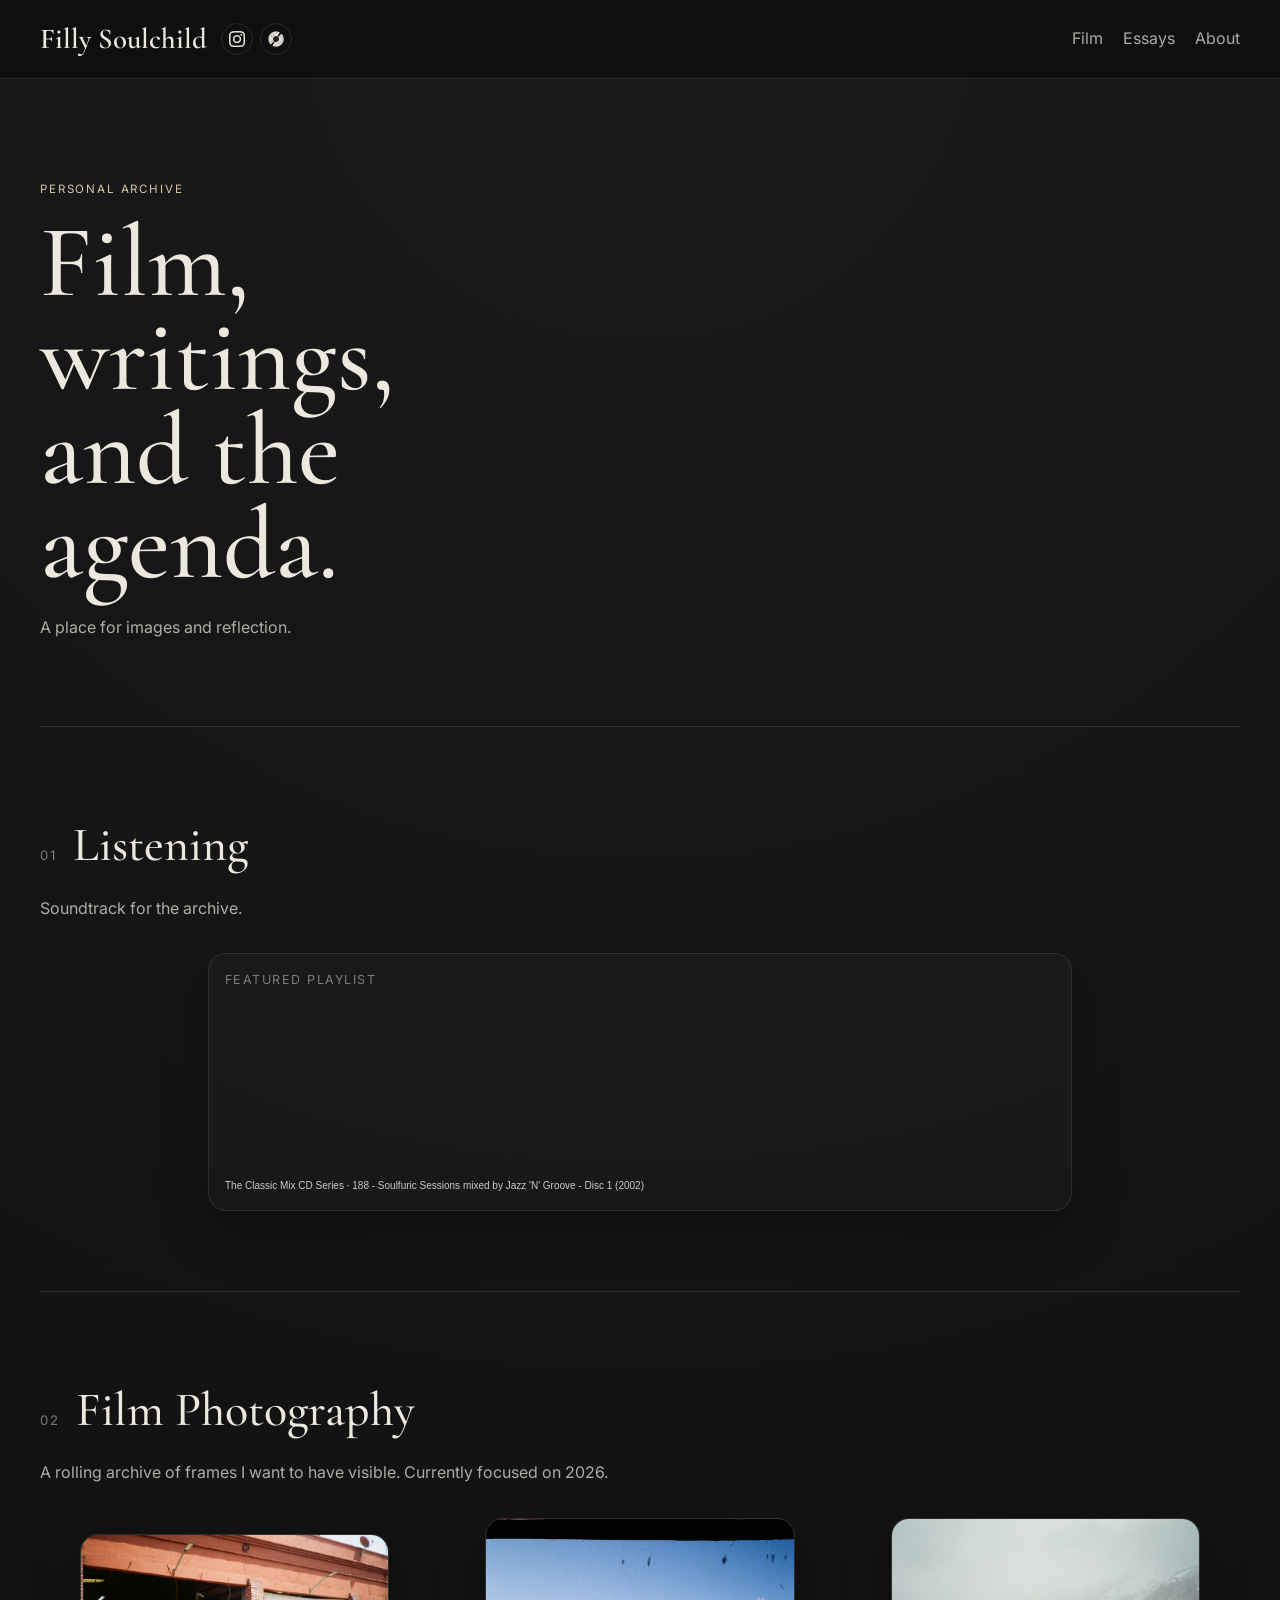
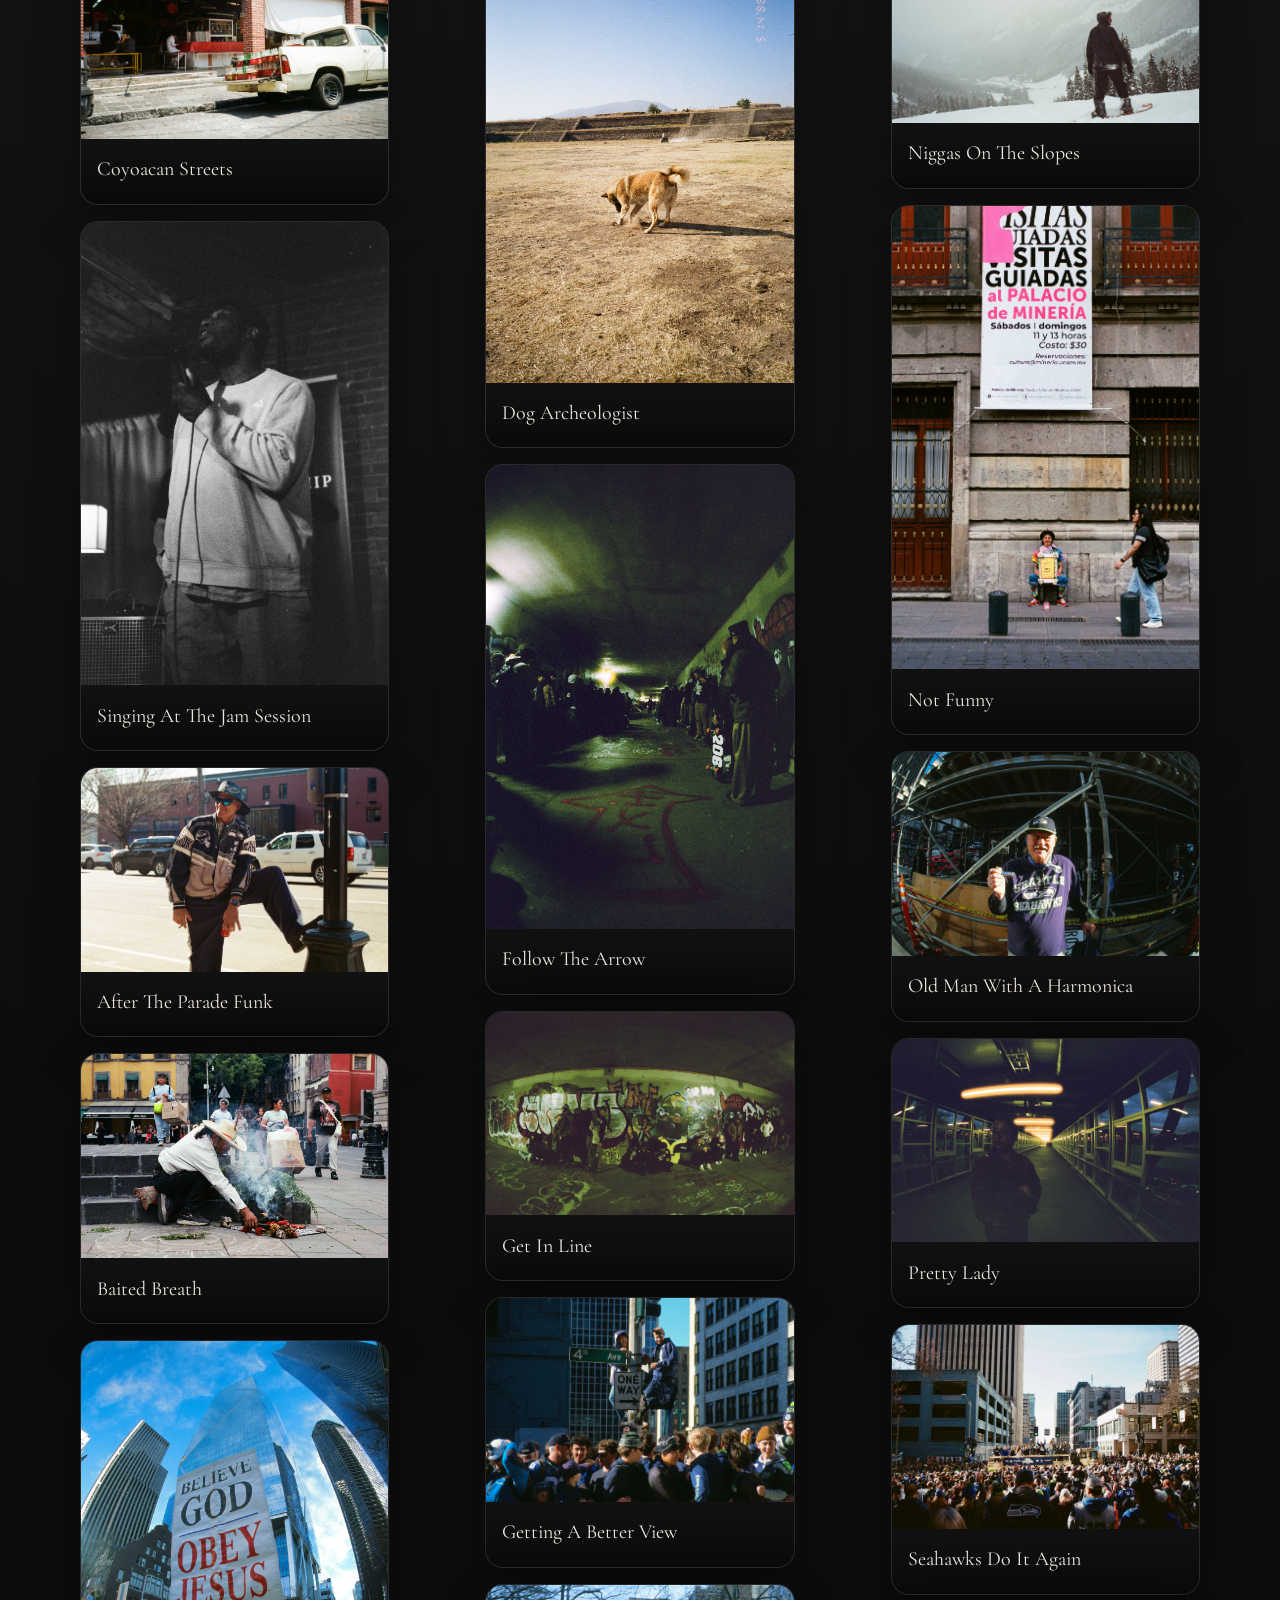
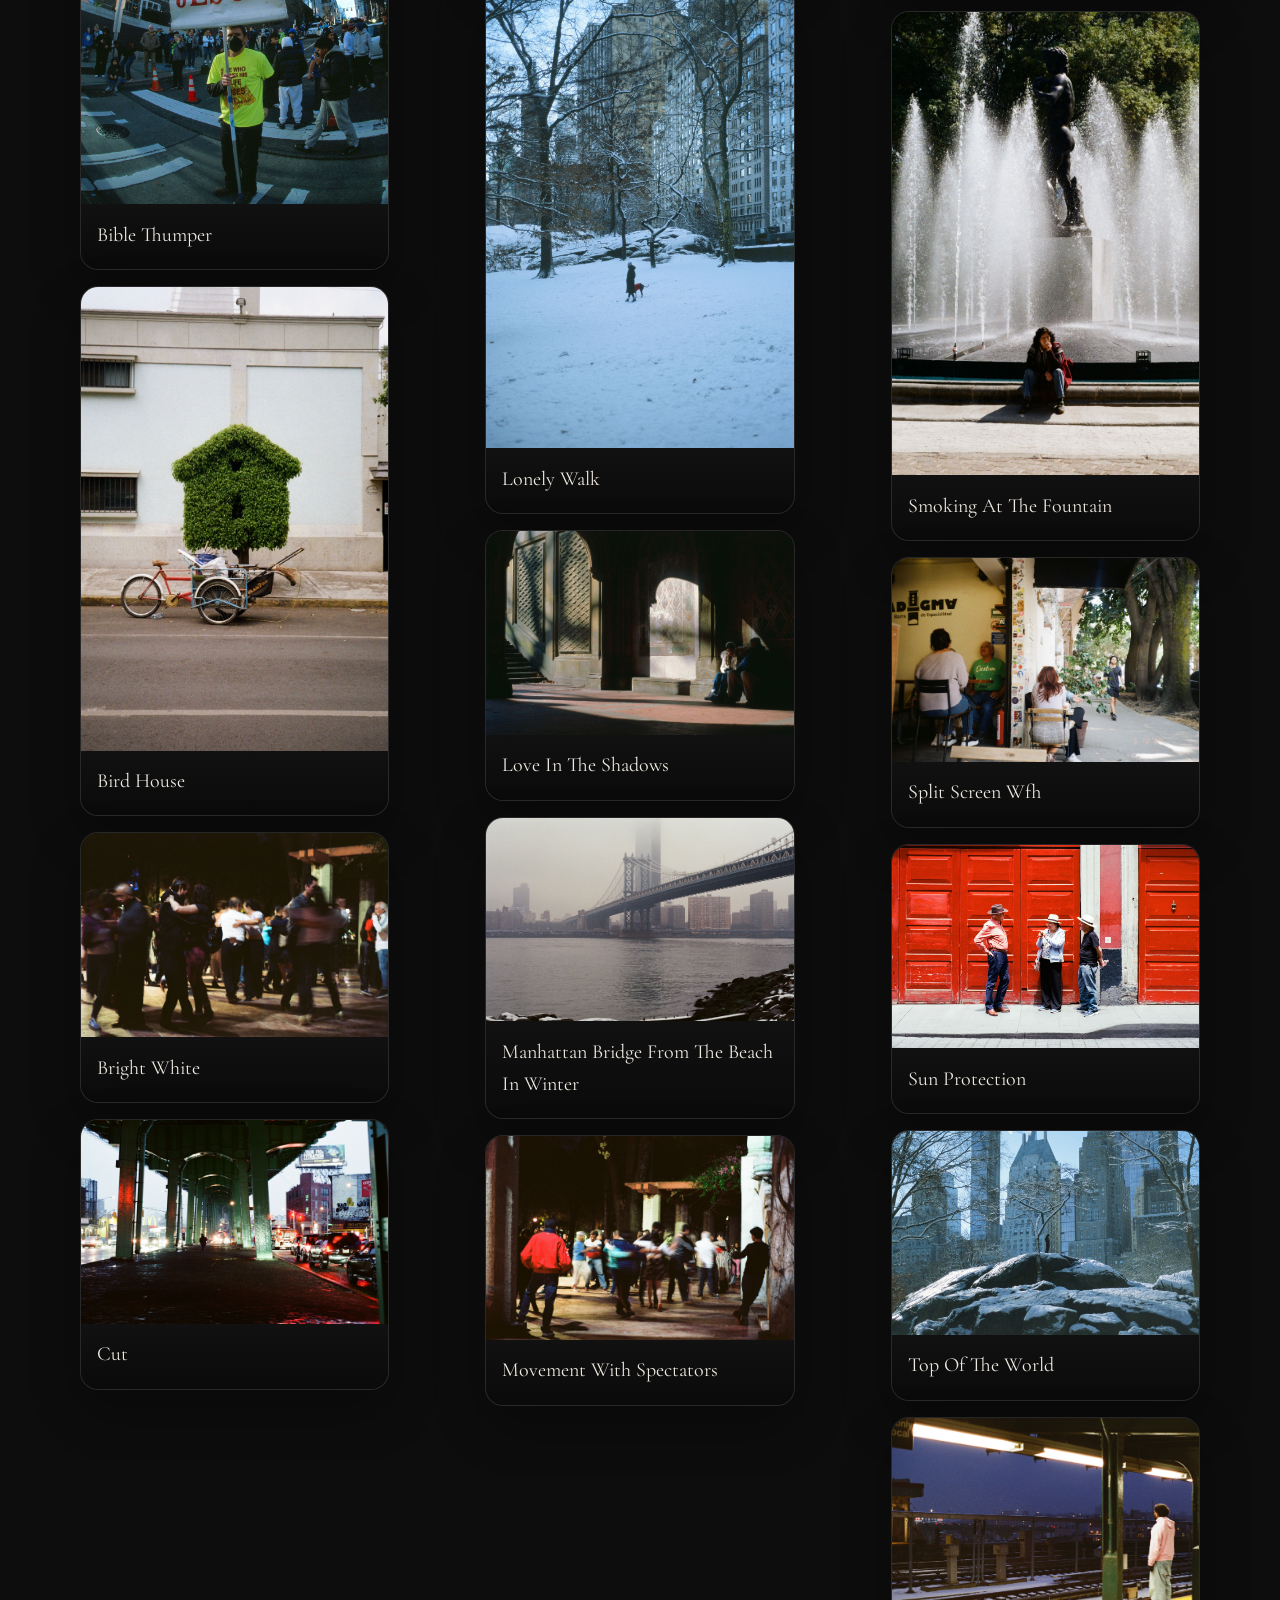
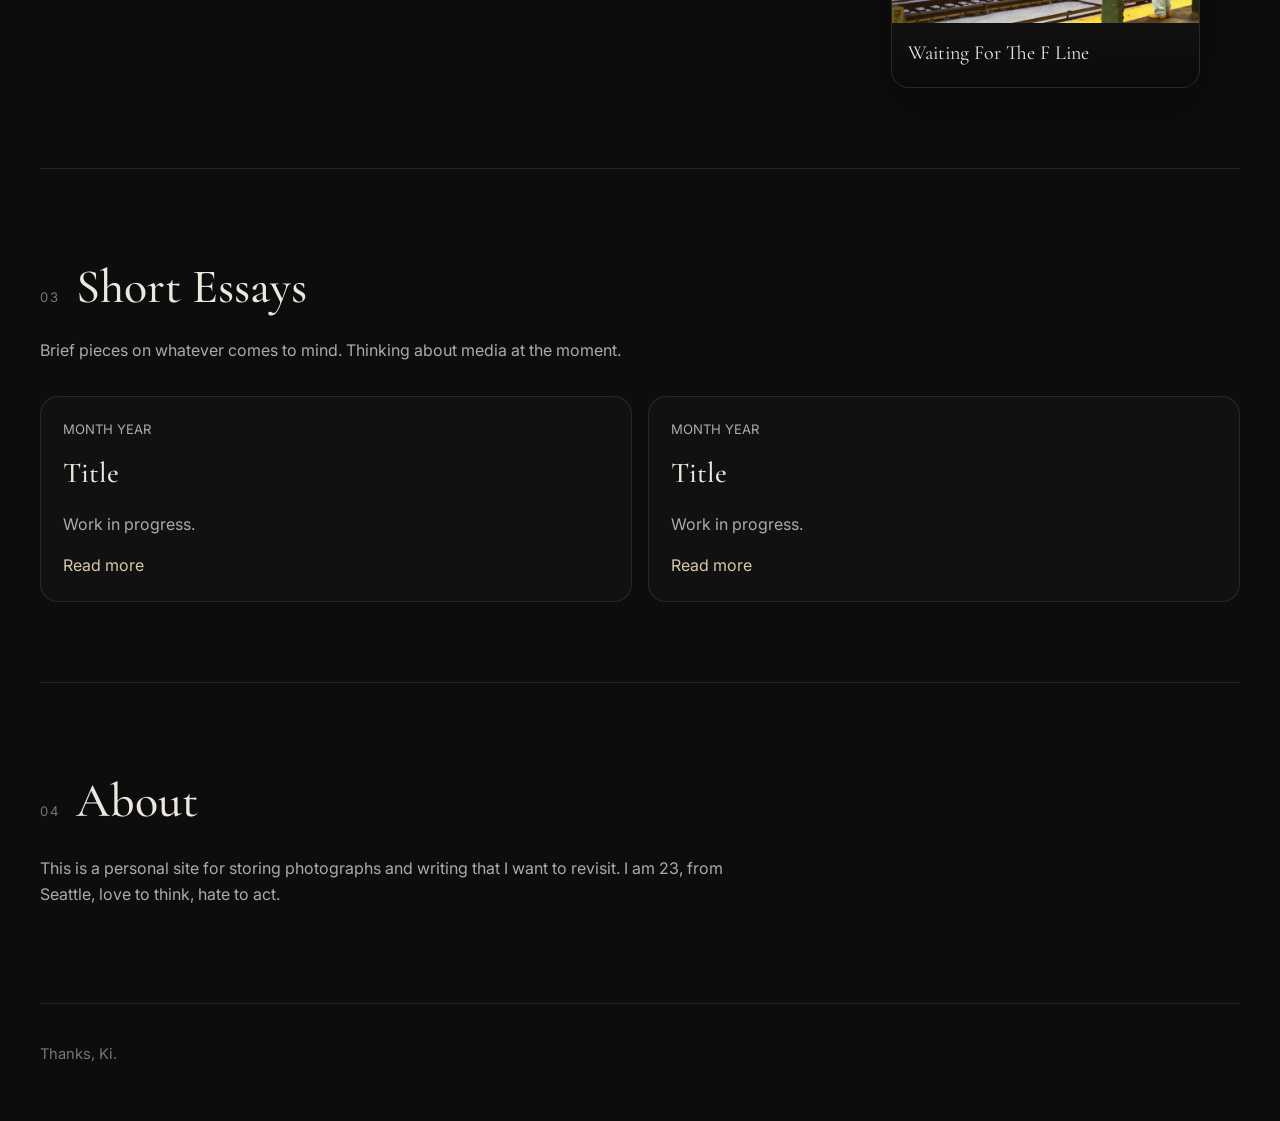
==== commit 09358350: "1st draft done" ====
--- a/index.html
+++ b/index.html
@@ -21,7 +21,33 @@
   <div class="site-shell">
     <header class="site-header">
       <div class="header-inner">
-        <a href="#top" class="site-title">Filly Soulchild</a>
+        <div class="site-brand">
+  <a href="#top" class="site-title">Filly Soulchild</a>
+
+  <div class="social-links" aria-label="Social links">
+    <a
+      href="https://www.instagram.com/fillysoulchild/"
+      class="social-link"
+      target="_blank"
+      rel="noopener noreferrer"
+      aria-label="Instagram"
+      title="Instagram"
+    >
+      <img src="images/instagram.png" alt="Instagram" class="social-icon-img" />
+    </a>
+
+    <a
+      href="https://www.discogs.com/user/fillydawit"
+      class="social-link"
+      target="_blank"
+      rel="noopener noreferrer"
+      aria-label="Discogs"
+      title="Discogs"
+    >
+      <img src="images/discogs.png" alt="Discogs" class="social-icon-img" />
+    </a>
+  </div>
+</div>
         <nav class="site-nav" aria-label="Main navigation">
           <a href="#film">Film</a>
           <a href="#essays">Essays</a>
@@ -33,7 +59,7 @@
     <main id="top">
       <section class="hero">
         <p class="eyebrow">personal archive</p>
-        <h1>Film, writings, and other.</h1>
+        <h1>Film, writings, and the agenda.</h1>
         <p class="hero-text">
           A place for images and reflection.
         </p>
--- a/styles.css
+++ b/styles.css
@@ -360,3 +360,40 @@
   display: block;
   width: 100%;
 }
+
+.site-brand {
+  display: flex;
+  align-items: center;
+  gap: 0.85rem;
+}
+
+.social-links {
+  display: flex;
+  align-items: center;
+  gap: 0.45rem;
+}
+
+.social-link {
+  display: inline-flex;
+  align-items: center;
+  justify-content: center;
+  width: 2rem;
+  height: 2rem;
+  border: 1px solid var(--line);
+  border-radius: 999px;
+  color: var(--text-soft);
+  transition: border-color 0.25s ease, transform 0.25s ease;
+}
+
+.social-link:hover,
+.social-link:focus-visible {
+  border-color: rgba(216, 199, 170, 0.35);
+  transform: translateY(-1px);
+}
+
+.social-icon-img {
+  width: 1rem;
+  height: 1rem;
+  object-fit: contain;
+  display: block;
+}
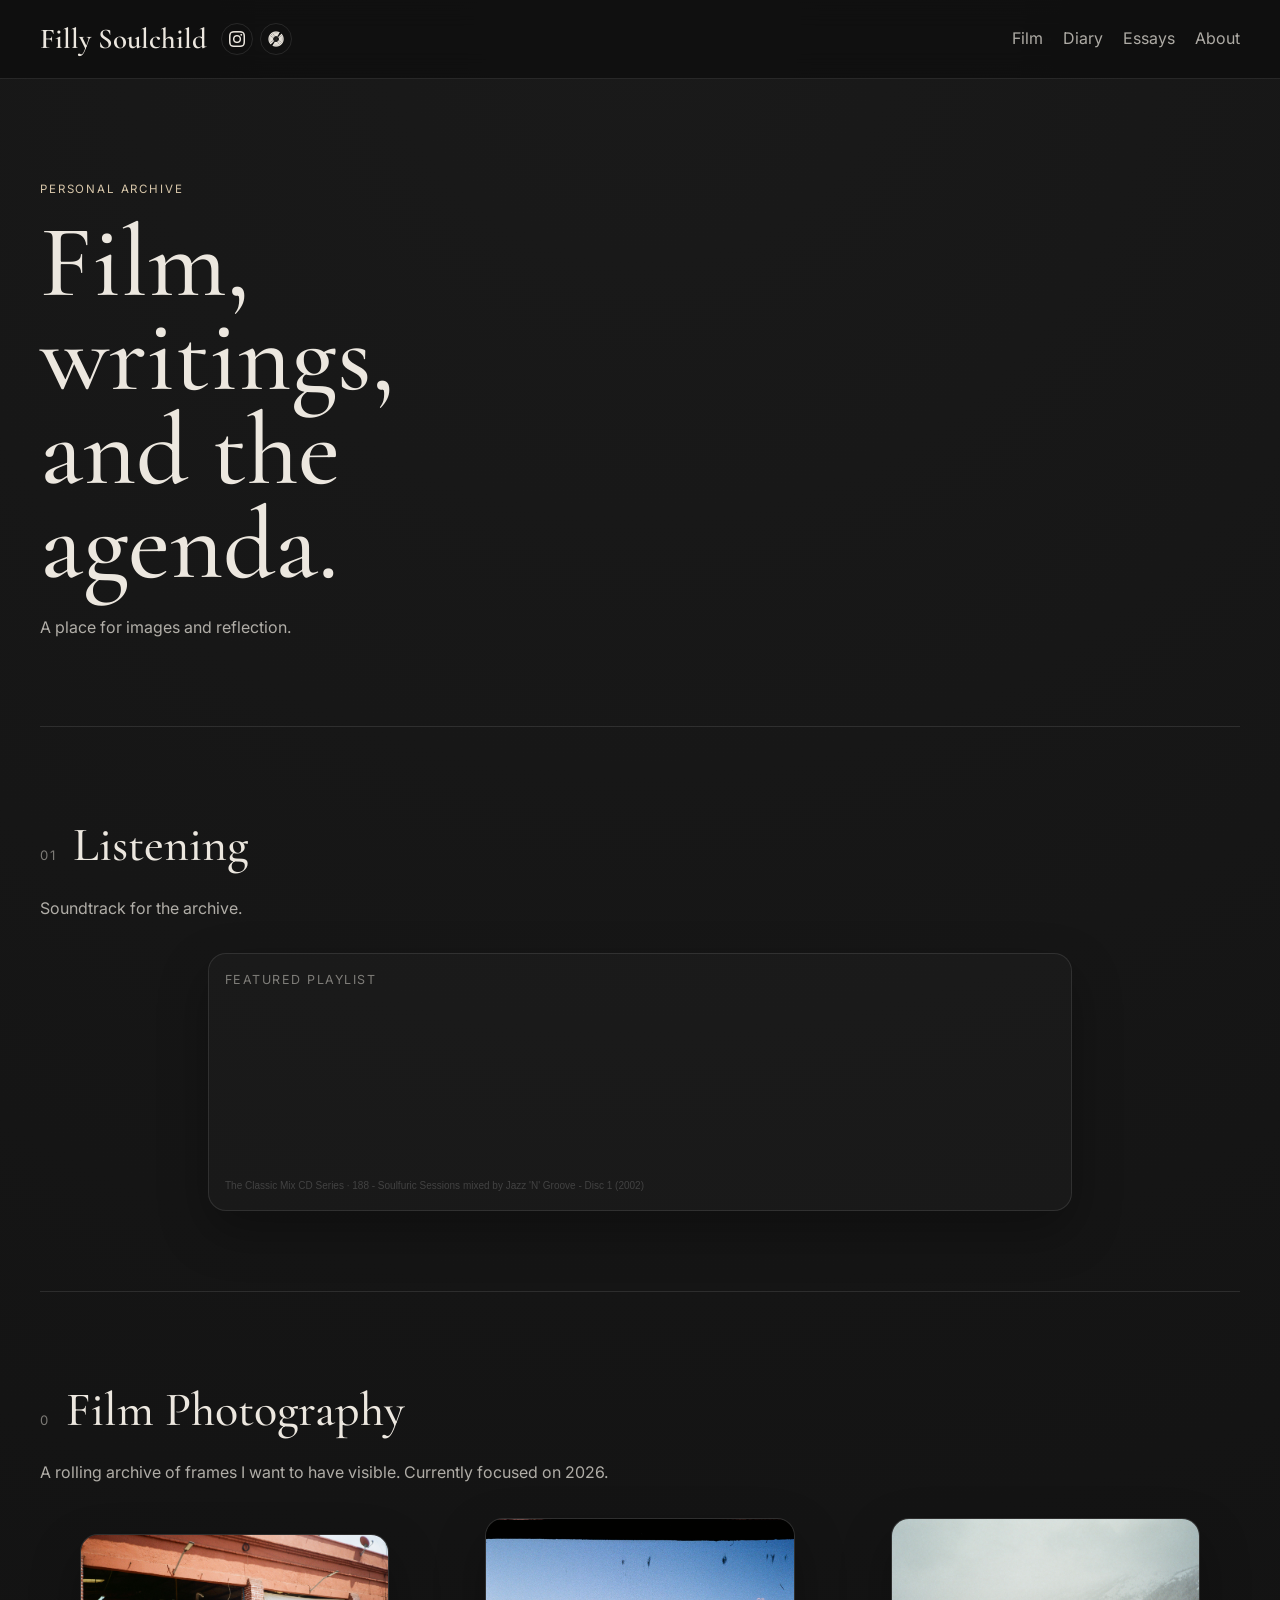
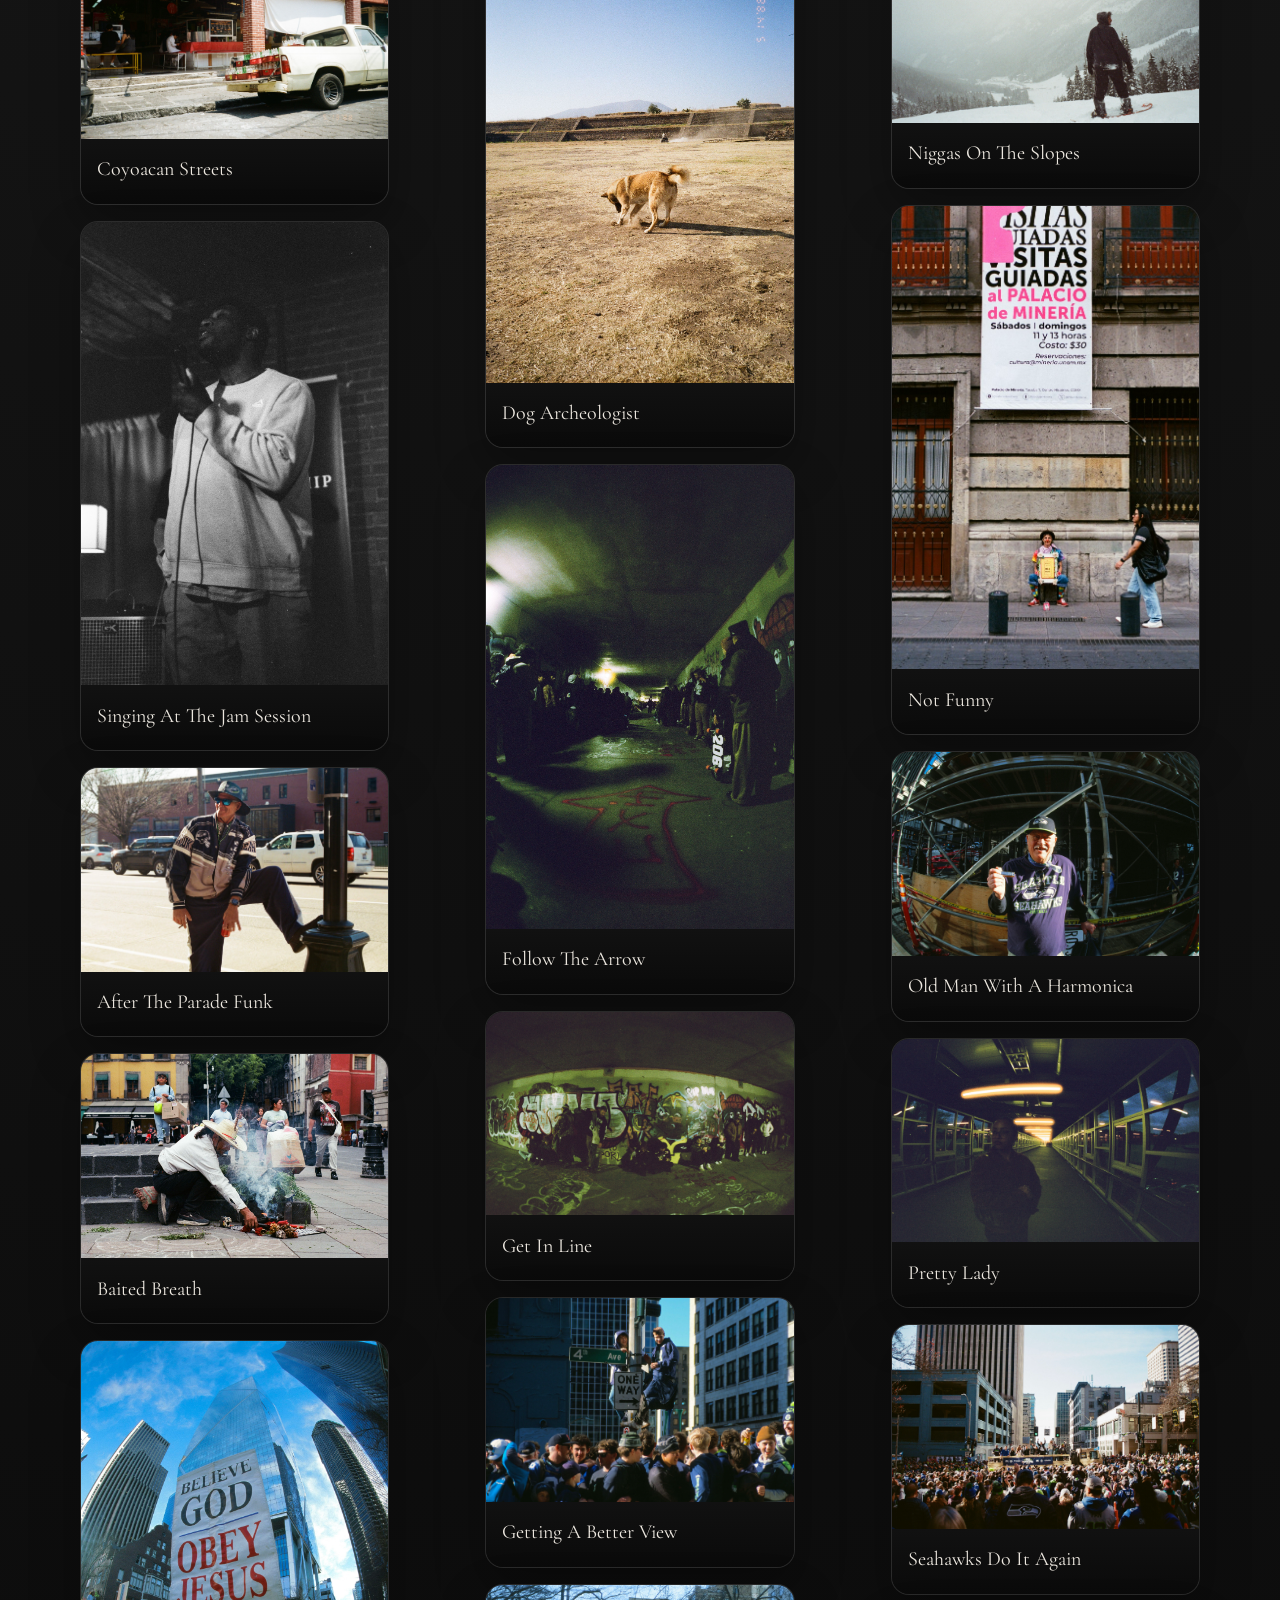
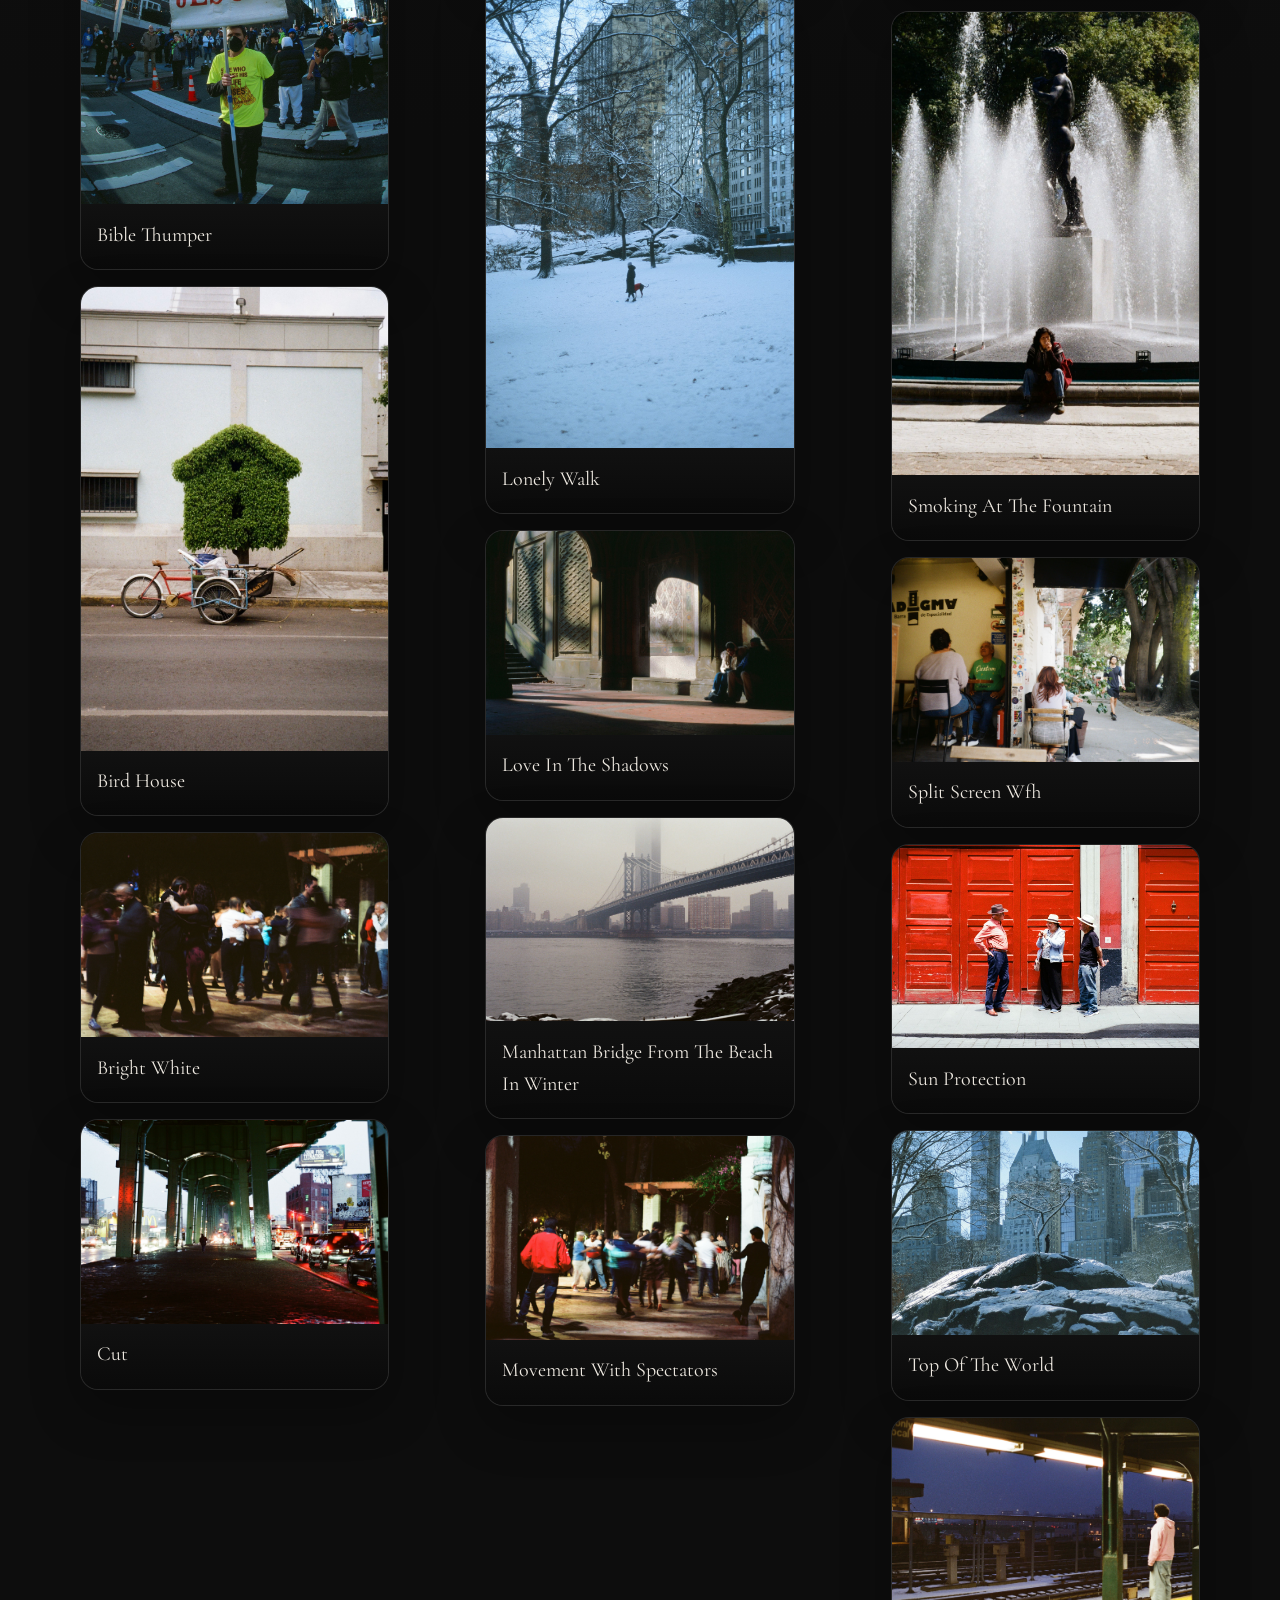
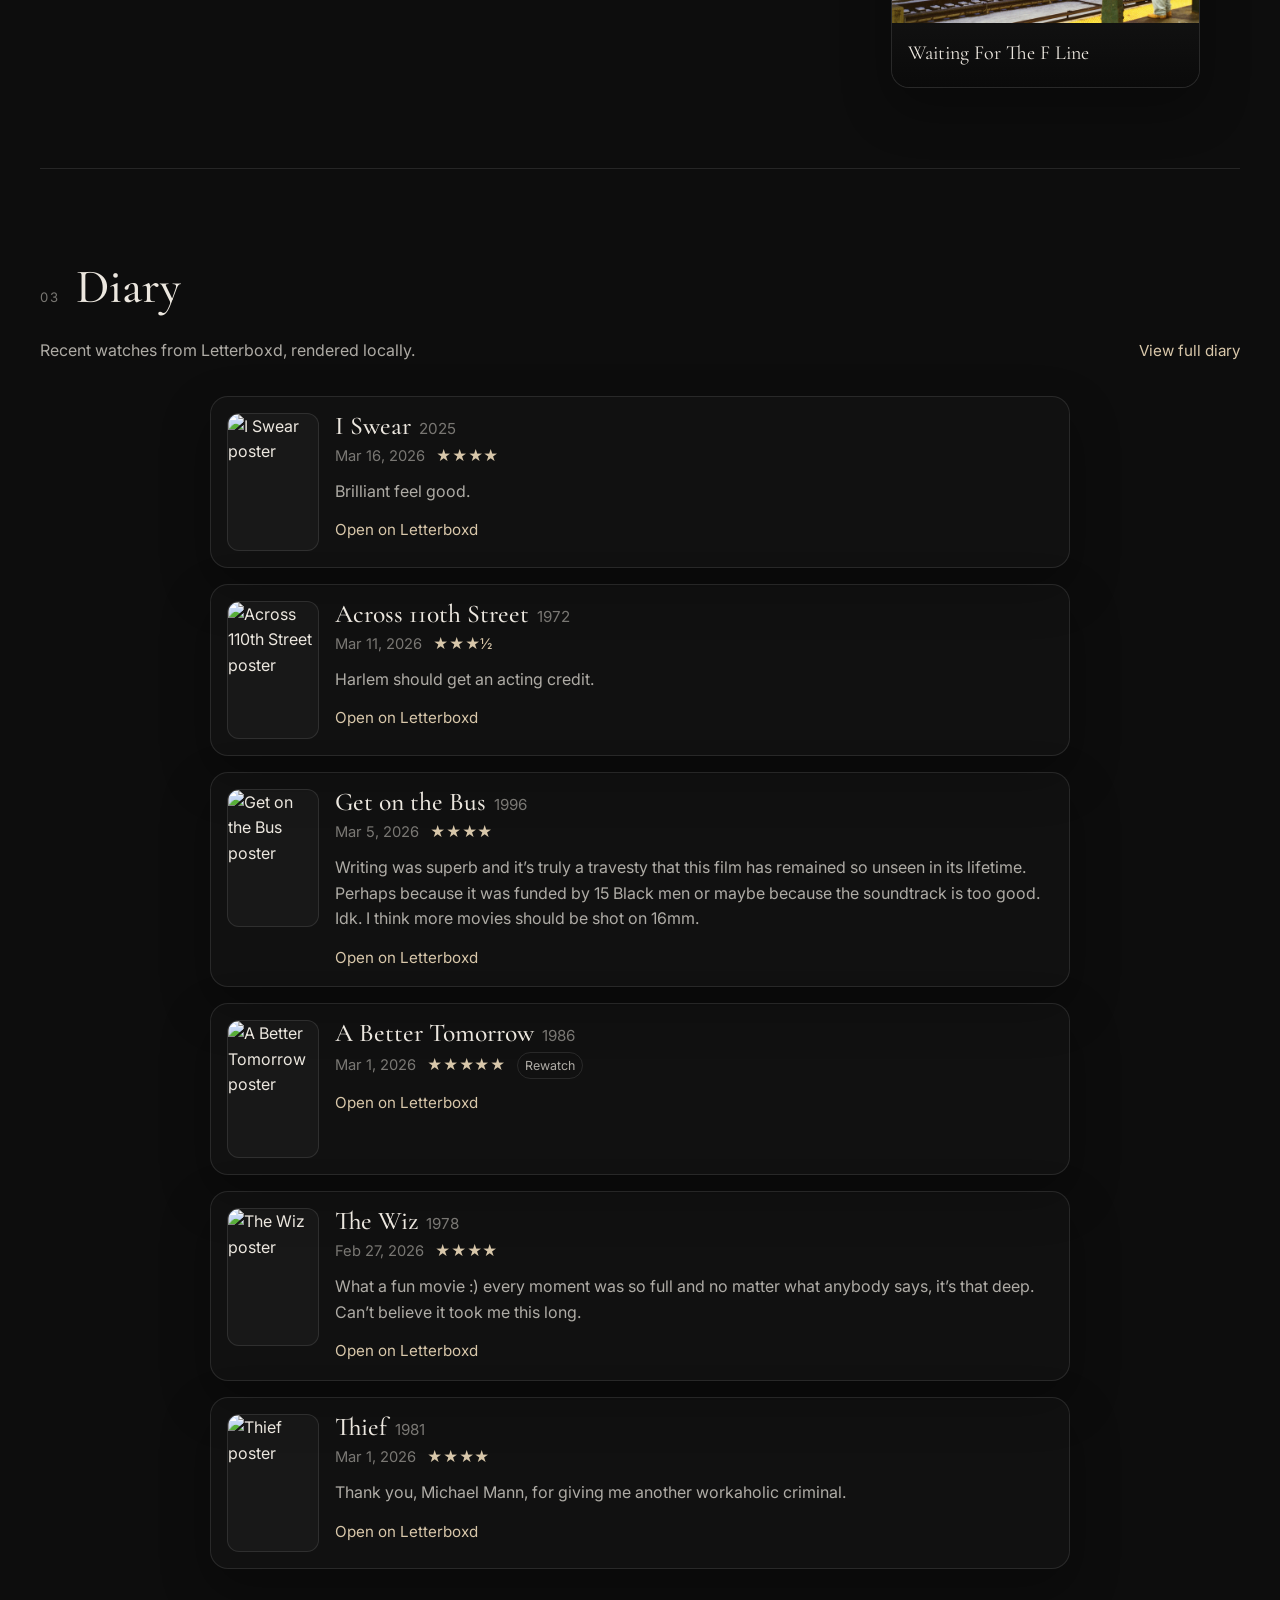
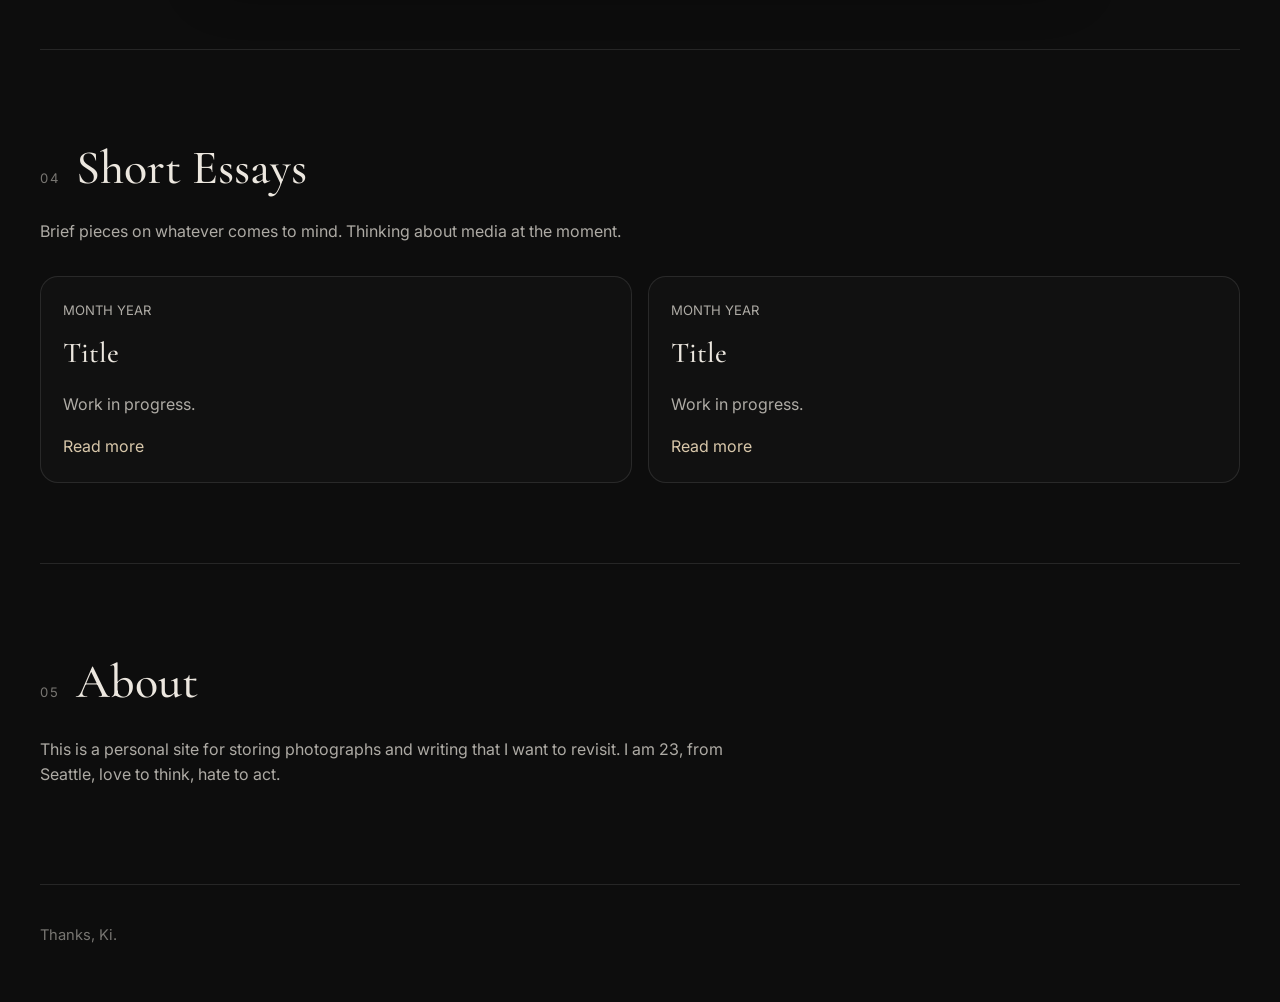
==== commit 3b313f88: "created letterboxd widget" ====
--- a/index.html
+++ b/index.html
@@ -50,6 +50,7 @@
 </div>
         <nav class="site-nav" aria-label="Main navigation">
           <a href="#film">Film</a>
+          <a href="#diary">Diary</a>
           <a href="#essays">Essays</a>
           <a href="#about">About</a>
         </nav>
@@ -79,7 +80,7 @@
 
     <div class="playlist-panel">
       <p class="listening-kicker">Featured playlist</p>
-        <!--
+      <!--  
       <iframe
         style="border-radius: 12px;"
         src="https://open.spotify.com/embed/playlist/0wh3HTeLx5KiIB9z0Vckt9?utm_source=generator&theme=0"
@@ -91,13 +92,15 @@
         title="Spotify playlist embed"
       ></iframe>
       -->
-      <iframe width="100%" height="166" scrolling="no" frameborder="no" allow="autoplay" src="https://w.soundcloud.com/player/?url=https%3A//api.soundcloud.com/tracks/soundcloud%253Atracks%253A221414344&color=%231c3c44&auto_play=false&hide_related=false&show_comments=true&show_user=true&show_reposts=false&show_teaser=true"></iframe><div style="font-size: 10px; color: #cccccc;line-break: anywhere;word-break: normal;overflow: hidden;white-space: nowrap;text-overflow: ellipsis; font-family: Interstate,Lucida Grande,Lucida Sans Unicode,Lucida Sans,Garuda,Verdana,Tahoma,sans-serif;font-weight: 100;"><a href="https://soundcloud.com/theclassicmixcdseries" title="The Classic Mix CD Series" target="_blank" style="color: #cccccc; text-decoration: none;">The Classic Mix CD Series</a> · <a href="https://soundcloud.com/theclassicmixcdseries/soulfuric-sessions-jazz-n-groove-1" title="188 - Soulfuric Sessions mixed by Jazz &#x27;N&#x27; Groove - Disc 1 (2002)" target="_blank" style="color: #cccccc; text-decoration: none;">188 - Soulfuric Sessions mixed by Jazz &#x27;N&#x27; Groove - Disc 1 (2002)</a></div>
+      
+      <iframe width="100%" height="166" scrolling="no" frameborder="no" allow="autoplay" src="https://w.soundcloud.com/player/?url=https%3A//api.soundcloud.com/tracks/soundcloud%253Atracks%253A221414344&color=%231c3c44&auto_play=false&hide_related=false&show_comments=true&show_user=true&show_reposts=false&show_teaser=true"></iframe><div style="font-size: 10px; color: #424242;line-break: anywhere;word-break: normal;overflow: hidden;white-space: nowrap;text-overflow: ellipsis; font-family: Interstate,Lucida Grande,Lucida Sans Unicode,Lucida Sans,Garuda,Verdana,Tahoma,sans-serif;font-weight: 100;"><a href="https://soundcloud.com/theclassicmixcdseries" title="The Classic Mix CD Series" target="_blank" style="color: #424242; text-decoration: none;">The Classic Mix CD Series</a> · <a href="https://soundcloud.com/theclassicmixcdseries/soulfuric-sessions-jazz-n-groove-1" title="188 - Soulfuric Sessions mixed by Jazz &#x27;N&#x27; Groove - Disc 1 (2002)" target="_blank" style="color: #424242; text-decoration: none;">188 - Soulfuric Sessions mixed by Jazz &#x27;N&#x27; Groove - Disc 1 (2002)</a></div>
+      
     </div>
 </section>
 
  <section id="film" class="section">
         <div class="section-heading">
-          <p class="section-label">02</p>
+          <p class="section-label">0</p>
           <h2>Film Photography</h2>
         </div>
 
@@ -108,10 +111,33 @@
         <div id="gallery" class="gallery"></div>
       </section>
 
+      <section id="diary" class="section">
+  <div class="section-heading">
+    <p class="section-label">03</p>
+    <h2>Diary</h2>
+  </div>
+
+  <div class="section-topline">
+    <p class="section-intro">
+      Recent watches from Letterboxd, rendered locally.
+    </p>
+
+    <a
+      href="https://letterboxd.com/fillyvanilli/diary/"
+      class="section-link"
+      target="_blank"
+      rel="noopener noreferrer"
+    >
+      View full diary
+    </a>
+  </div>
+
+  <div id="diary-list" class="diary-list" aria-live="polite"></div>
+</section>
 
       <section id="essays" class="section">
         <div class="section-heading">
-          <p class="section-label">03</p>
+          <p class="section-label">04</p>
           <h2>Short Essays</h2>
         </div>
 
@@ -142,7 +168,7 @@
 
       <section id="about" class="section about-section">
         <div class="section-heading">
-          <p class="section-label">04</p>
+          <p class="section-label">05</p>
           <h2>About</h2>
         </div>
 
--- a/styles.css
+++ b/styles.css
@@ -397,3 +397,160 @@
   object-fit: contain;
   display: block;
 }
+
+.section-topline {
+  display: flex;
+  align-items: baseline;
+  justify-content: space-between;
+  gap: 1rem;
+  flex-wrap: wrap;
+  margin-bottom: 2rem;
+}
+
+.section-topline .section-intro {
+  margin-bottom: 0;
+}
+
+.section-link {
+  color: var(--accent);
+  font-size: 0.95rem;
+  white-space: nowrap;
+}
+
+.section-link:hover,
+.section-link:focus-visible {
+  text-decoration: underline;
+  text-underline-offset: 0.2em;
+}
+
+.diary-list {
+  width: min(860px, 100%);
+  margin: 0 auto;
+  display: grid;
+  gap: 1rem;
+}
+
+.diary-entry {
+  display: grid;
+  grid-template-columns: 92px 1fr;
+  gap: 1rem;
+  padding: 1rem;
+  background: rgba(255, 255, 255, 0.02);
+  border: 1px solid var(--line);
+  border-radius: var(--radius);
+  box-shadow: var(--shadow);
+}
+
+.diary-poster {
+  display: block;
+  width: 92px;
+  aspect-ratio: 2 / 3;
+  overflow: hidden;
+  border-radius: 12px;
+  border: 1px solid var(--line);
+  background: rgba(255, 255, 255, 0.03);
+}
+
+.diary-poster img,
+.diary-poster-fallback {
+  width: 100%;
+  height: 100%;
+}
+
+.diary-poster img {
+  object-fit: cover;
+}
+
+.diary-poster-fallback {
+  display: grid;
+  place-items: center;
+  padding: 0.5rem;
+  color: var(--text-faint);
+  font-size: 0.8rem;
+  text-align: center;
+}
+
+.diary-body {
+  min-width: 0;
+}
+
+.diary-entry-header {
+  display: flex;
+  align-items: baseline;
+  gap: 0.5rem;
+  flex-wrap: wrap;
+  margin-bottom: 0.25rem;
+}
+
+.diary-title {
+  margin: 0;
+  font-family: "Cormorant Garamond", serif;
+  font-size: 1.6rem;
+  font-weight: 500;
+  line-height: 1.05;
+}
+
+.diary-title a:hover,
+.diary-title a:focus-visible {
+  color: var(--accent);
+}
+
+.diary-year {
+  color: var(--text-faint);
+  font-size: 0.95rem;
+}
+
+.diary-meta {
+  display: flex;
+  align-items: center;
+  gap: 0.7rem;
+  flex-wrap: wrap;
+  margin-bottom: 0.65rem;
+  color: var(--text-faint);
+  font-size: 0.92rem;
+}
+
+.diary-rating {
+  color: var(--accent);
+  letter-spacing: 0.05em;
+}
+
+.diary-pill {
+  display: inline-flex;
+  align-items: center;
+  padding: 0.15rem 0.45rem;
+  border: 1px solid var(--line);
+  border-radius: 999px;
+  color: var(--text-soft);
+  font-size: 0.78rem;
+}
+
+.diary-note {
+  margin: 0 0 0.8rem;
+  color: var(--text-soft);
+}
+
+.diary-link {
+  color: var(--accent);
+  font-size: 0.95rem;
+}
+
+.diary-link:hover,
+.diary-link:focus-visible {
+  text-decoration: underline;
+  text-underline-offset: 0.2em;
+}
+
+@media (max-width: 560px) {
+  .diary-entry {
+    grid-template-columns: 72px 1fr;
+  }
+
+  .diary-poster {
+    width: 72px;
+  }
+
+  .diary-title {
+    font-size: 1.35rem;
+  }
+}
